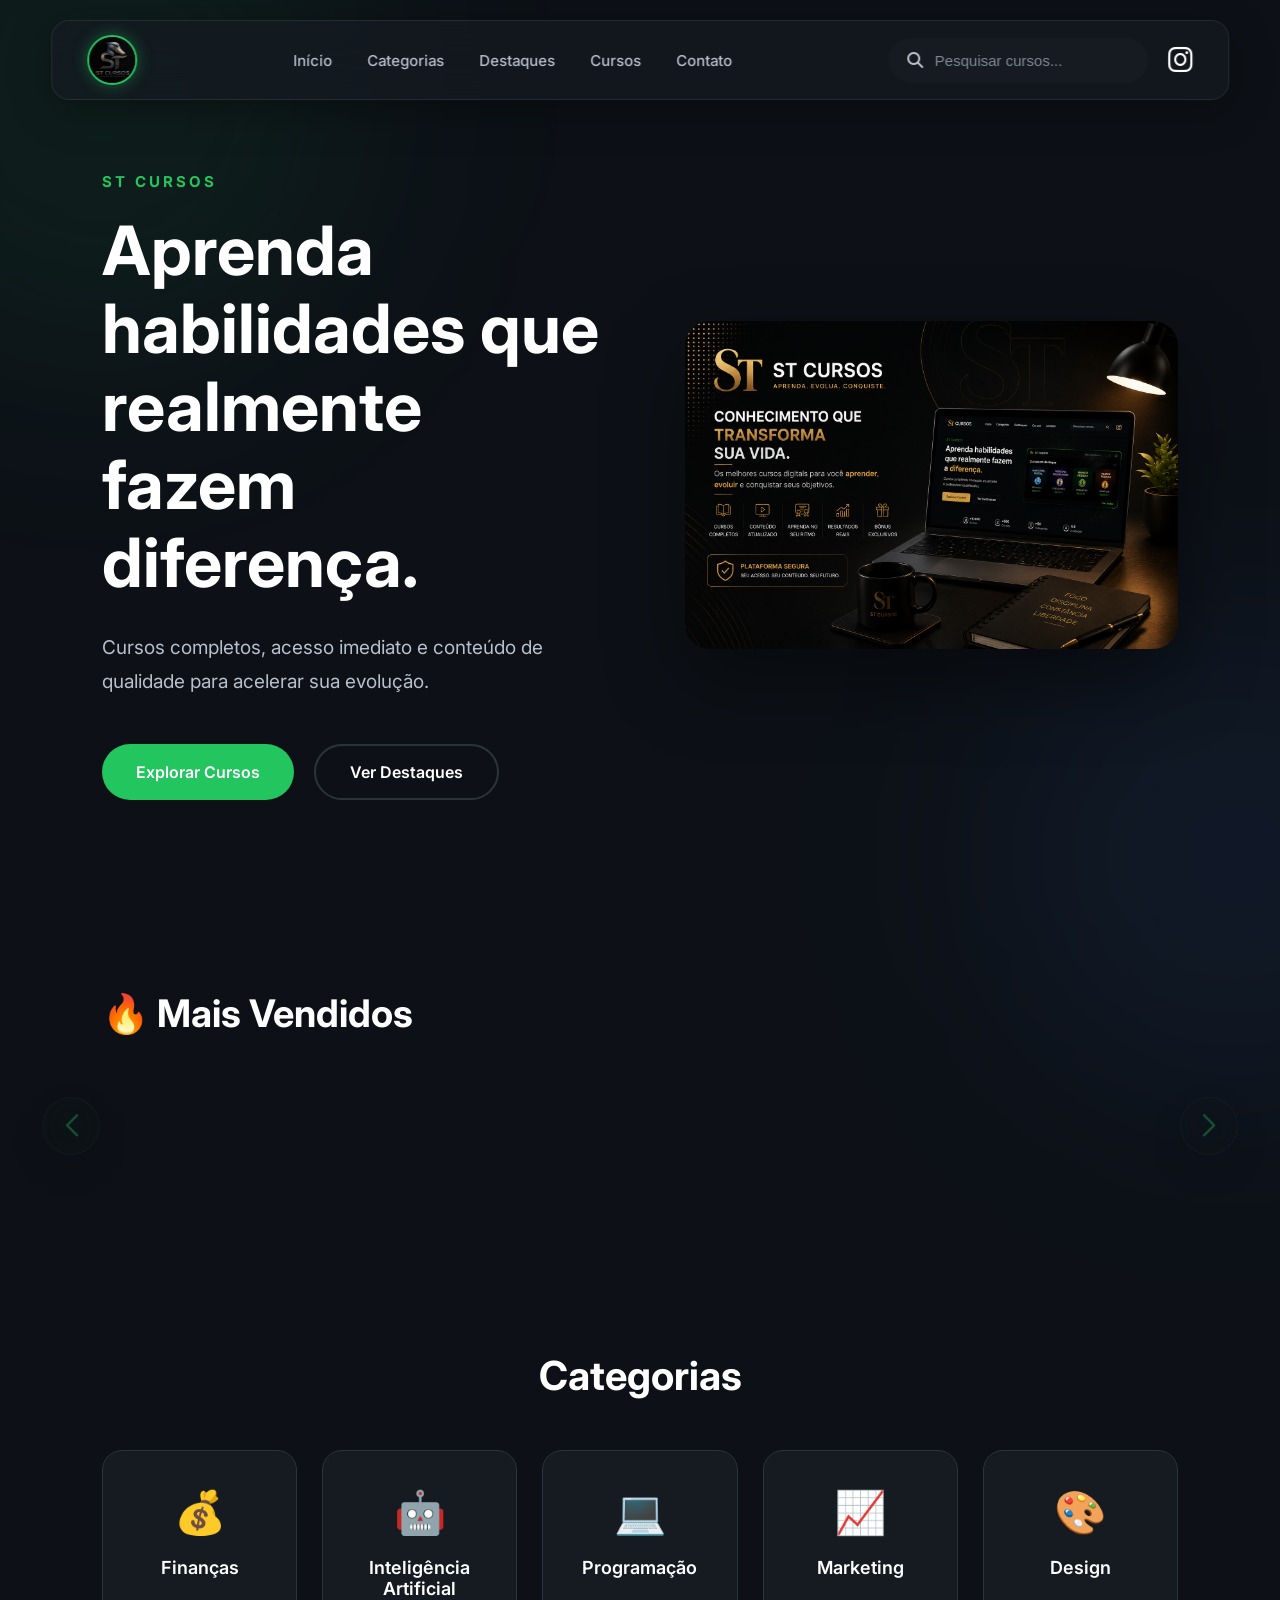
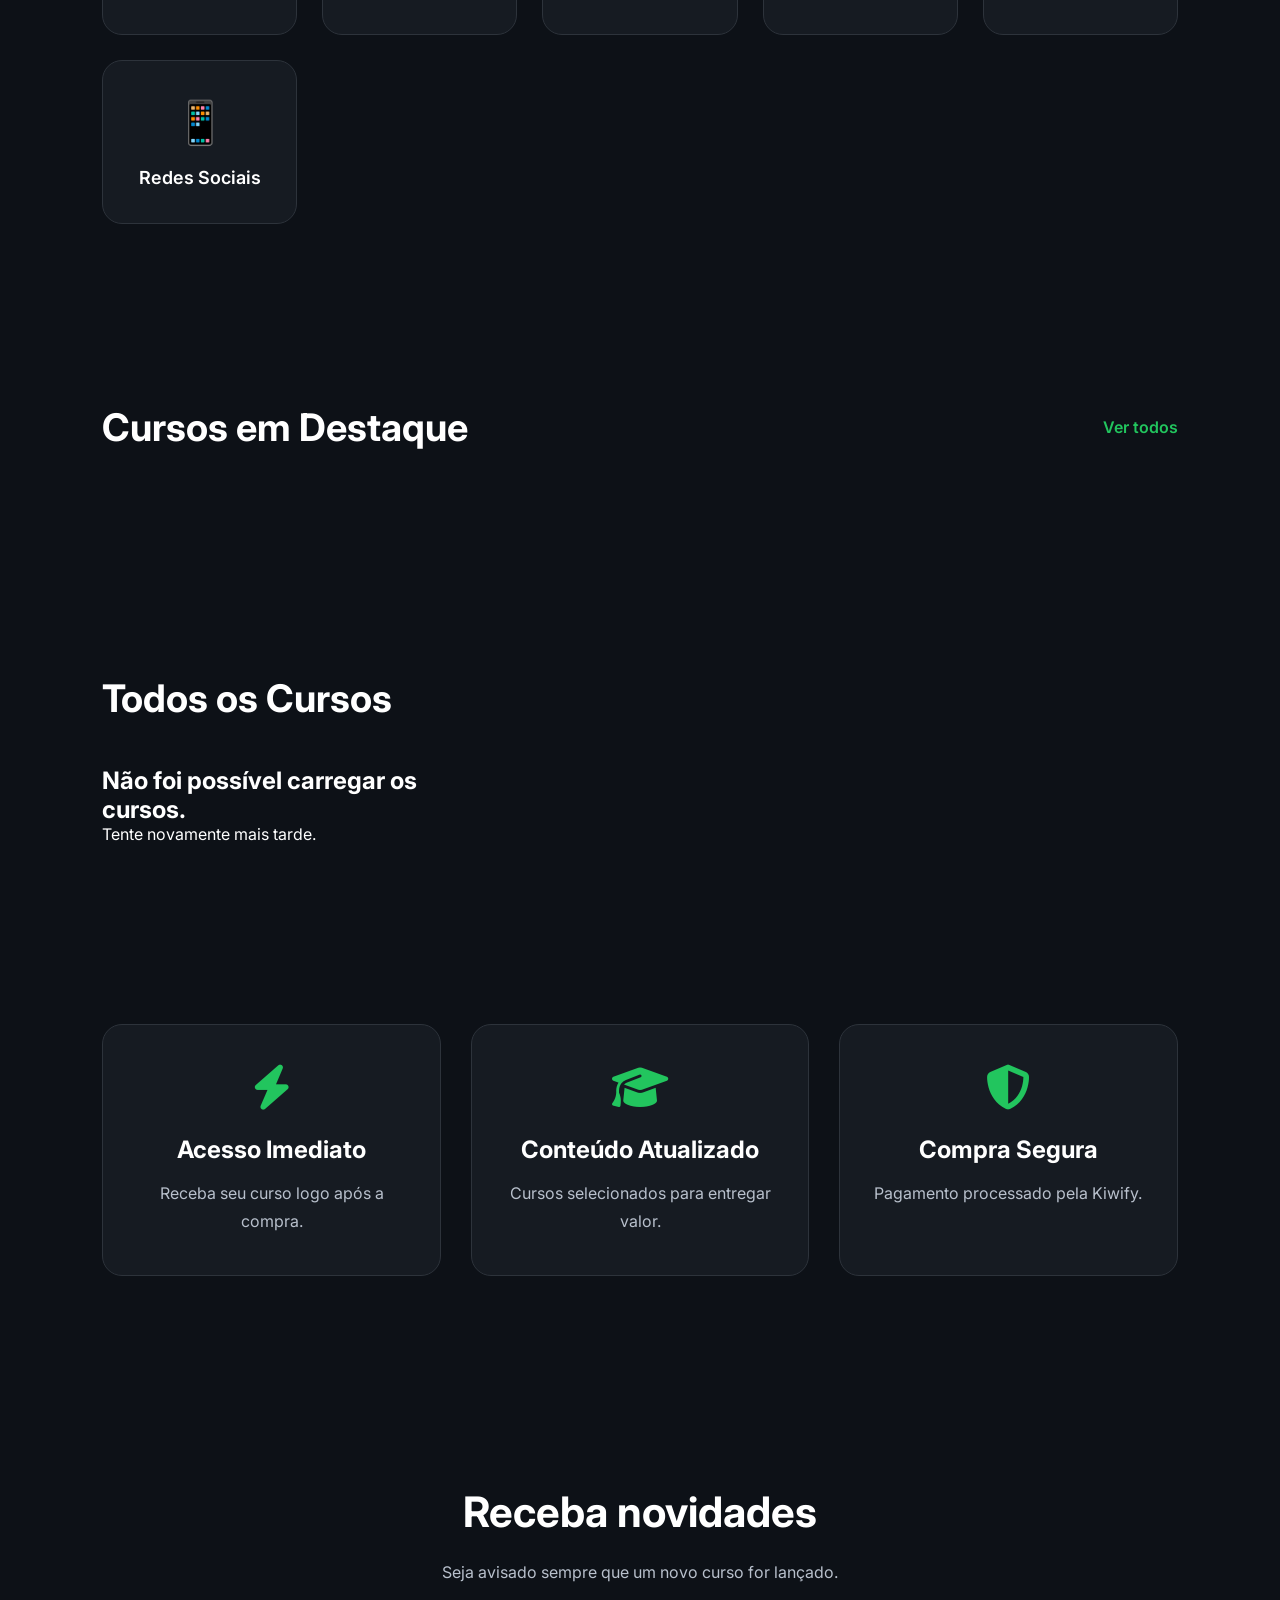
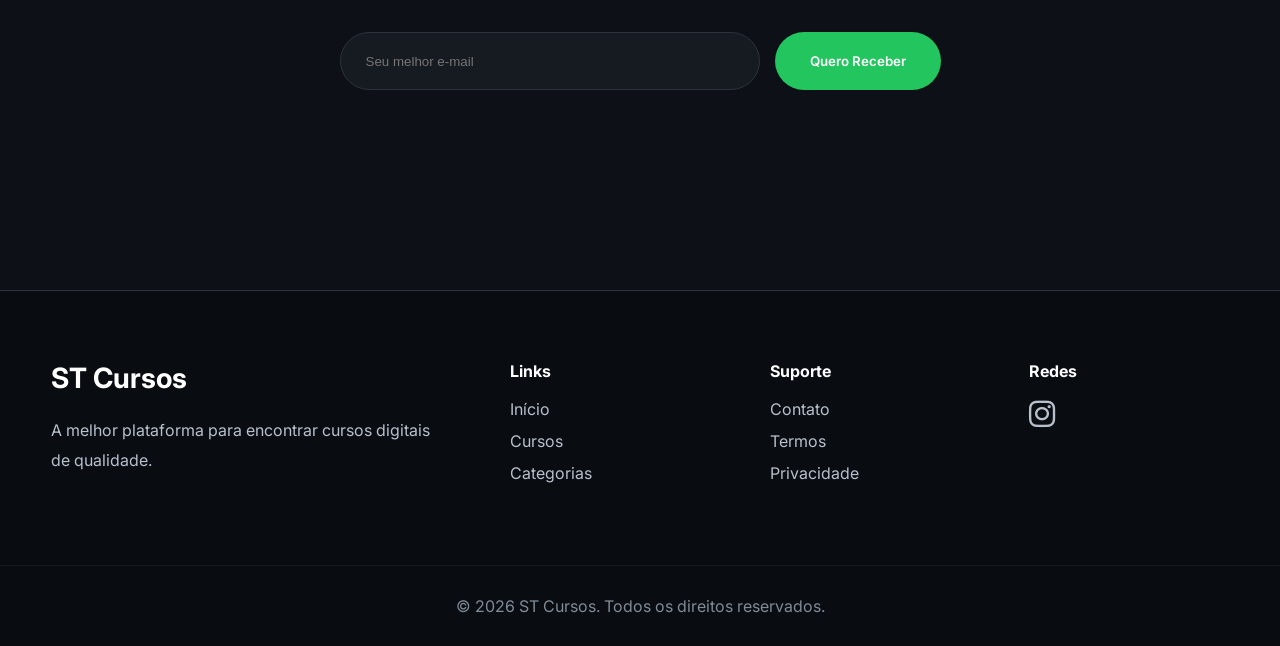
==== index.html @ 0ee7d0f5 "atuailzação total" ====
<!DOCTYPE html>
<html lang="pt-BR">

<head>
    <meta charset="UTF-8">
    <meta name="viewport" content="width=device-width, initial-scale=1.0">
    <title>ST Cursos</title>

    <!-- Fonte -->
    <meta name="description" content="Cursos digitais de qualidade com acesso imediato pela ST Cursos.">

    <meta property="og:title" content="ST Cursos">

    <meta property="og:description" content="Aprenda habilidades que realmente fazem diferença.">

    <meta property="og:image" content="https://seusite.com/assets/banner.png">

    <meta name="theme-color" content="#22c55e">
    <link rel="preconnect" href="https://fonts.googleapis.com">
    <link rel="preconnect" href="https://fonts.gstatic.com" crossorigin>
    <link href="https://fonts.googleapis.com/css2?family=Inter:wght@300;400;500;600;700;800&display=swap"
        rel="stylesheet">

    <!-- Font Awesome -->
    <link rel="stylesheet" href="https://cdnjs.cloudflare.com/ajax/libs/font-awesome/6.7.2/css/all.min.css">
    <link rel="stylesheet" href="https://cdn.jsdelivr.net/npm/swiper@11/swiper-bundle.min.css">
    <link rel="stylesheet" href="style.css">
</head>

<body id="topo">

    <!-- ================= HEADER ================= -->

    <header>

        <div class="logo">
            <img src="assets/logo.jpg" alt="ST Cursos">
        </div>

        <nav>

            <a href="#topo">Início</a>
            <a href="#categorias">Categorias</a>
            <a href="#destaques">Destaques</a>
            <a href="#cursos">Cursos</a>
            <a href="#contato">Contato</a>

        </nav>

        <div class="header-right">

            <div class="search-box">

                <i class="fa-solid fa-magnifying-glass"></i>

                <input id="pesquisa" type="text" placeholder="Pesquisar cursos..." autocomplete="off">

                <div id="search-results"></div>

            </div>
            <a href="https://instagram.com/stcursos.ofc" target="_blank">
                <i class="fa-brands fa-instagram"></i>
            </a>

        </div>

    </header>

    <!-- ================= HERO ================= -->

    <main>

        <section class="hero">

            <div class="hero-content">

                <span>ST CURSOS</span>

                <h1>
                    Aprenda habilidades que realmente fazem diferença.
                </h1>

                <p>
                    Cursos completos, acesso imediato e conteúdo de qualidade
                    para acelerar sua evolução.
                </p>

                <div class="hero-buttons">

                    <button>Explorar Cursos</button>

                    <button class="secondary">
                        Ver Destaques
                    </button>

                </div>

            </div>

            <div class="hero-image">

                <img src="assets/banner.png" alt="Banner">

            </div>

        </section>

        <!-- ================= MAIS VENDIDOS ================= -->

        <section id="mais-vendidos">

            <div class="section-title">

                <h2>🔥 Mais Vendidos</h2>

            </div>

            <div class="swiper vendidosSwiper">

                <div class="swiper-wrapper" id="vendidos-wrapper">

                    <!-- Cards criados pelo JavaScript -->

                </div>

                <div class="swiper-button-next"></div>

                <div class="swiper-button-prev"></div>

            </div>

        </section>

        <!-- ================= CATEGORIAS ================= -->

        <section id="categorias">

            <h2>Categorias</h2>

            <div class="categorias-grid">

                <div class="categoria">
                    💰
                    <h3>Finanças</h3>
                </div>

                <div class="categoria">
                    🤖
                    <h3>Inteligência Artificial</h3>
                </div>

                <div class="categoria">
                    💻
                    <h3>Programação</h3>
                </div>

                <div class="categoria">
                    📈
                    <h3>Marketing</h3>
                </div>

                <div class="categoria">
                    🎨
                    <h3>Design</h3>
                </div>

                <div class="categoria">
                    📱
                    <h3>Redes Sociais</h3>
                </div>

            </div>

        </section>



        <!-- ================= DESTAQUES ================= -->

        <section id="destaques">

            <div class="section-title">

                <h2>Cursos em Destaque</h2>

                <a href="#">Ver todos</a>

            </div>

            <div class="cards">

                <!-- Cards serão criados pelo JavaScript -->

            </div>

        </section>

        <!-- ================= TODOS OS CURSOS ================= -->

        <section id="cursos">

            <div class="section-title">

                <h2>Todos os Cursos</h2>

            </div>

            <div id="container-cursos">

                <!-- Aqui entram os cards da planilha -->

            </div>

        </section>

        <!-- ================= VANTAGENS ================= -->

        <section class="beneficios">

            <div class="beneficio">

                <i class="fa-solid fa-bolt"></i>

                <h3>Acesso Imediato</h3>

                <p>
                    Receba seu curso logo após a compra.
                </p>

            </div>

            <div class="beneficio">

                <i class="fa-solid fa-graduation-cap"></i>

                <h3>Conteúdo Atualizado</h3>

                <p>
                    Cursos selecionados para entregar valor.
                </p>

            </div>

            <div class="beneficio">

                <i class="fa-solid fa-shield-halved"></i>

                <h3>Compra Segura</h3>

                <p>
                    Pagamento processado pela Kiwify.
                </p>

            </div>

        </section>

        <!-- ================= NEWSLETTER ================= -->

        <section class="newsletter">

            <h2>Receba novidades</h2>

            <p>
                Seja avisado sempre que um novo curso for lançado.
            </p>

            <form>

                <input type="email" placeholder="Seu melhor e-mail">

                <button>
                    Quero Receber
                </button>

            </form>

        </section>

    </main>

    <!-- ================= FOOTER ================= -->

    <footer id="contato">

        <div class="footer-top">

            <div>

                <h3>ST Cursos</h3>

                <p>
                    A melhor plataforma para encontrar cursos digitais de qualidade.
                </p>

            </div>

            <div>

                <h4>Links</h4>

                <a href="#topo">Início</a>
                <a href="#cursos">Cursos</a>
                <a href="#categorias">Categorias</a>

            </div>

            <div>

                <h4>Suporte</h4>

                <a href="#">Contato</a>
                <a href="#">Termos</a>
                <a href="#">Privacidade</a>

            </div>

            <div>

                <h4>Redes</h4>

                <a href="https://instagram.com/stcursos.ofc" target="_blank">
                    <i class="fa-brands fa-instagram"></i>
                </a>

            </div>

        </div>

        <div class="footer-bottom">

            <p>
                © 2026 ST Cursos. Todos os direitos reservados.
            </p>

        </div>

    </footer>

    <script src="https://cdn.jsdelivr.net/npm/swiper@11/swiper-bundle.min.js"></script>
    <script src="script.js"></script>

</body>

</html>
---- style.css ----
/* ==========================================================
   ST CURSOS
   PARTE 1
   Reset + Variáveis + Header + Hero
========================================================== */

* {
    margin: 0;
    padding: 0;
    box-sizing: border-box;
}

html {
    scroll-behavior: smooth;
}

body {

    font-family: 'Inter', sans-serif;

    background: #0d1117;

    color: #fff;

    overflow-x: hidden;

}

/* Scroll */

::-webkit-scrollbar {

    width: 10px;

}

::-webkit-scrollbar-track {

    background: #0d1117;

}

::-webkit-scrollbar-thumb {

    background: #2d333b;

    border-radius: 20px;

}

::-webkit-scrollbar-thumb:hover {

    background: #3d444d;

}

/* ========================================================== */

:root {

    --bg: #0d1117;

    --card: #161b22;

    --card2: #1c2128;

    --primary: #22c55e;

    --primaryHover: #18a34a;

    --white: #ffffff;

    --gray: #b8c0cc;

    --border: #2d333b;

    --shadow: 0 10px 40px rgba(0, 0, 0, .35);

    --radius: 18px;

}

/* ========================================================== */

a {

    color: inherit;

    text-decoration: none;

}

button {

    cursor: pointer;

    font-family: inherit;

}

img {

    display: block;

    max-width: 100%;

}

/* ==========================================================
HEADER
========================================================== */

header {

    position: fixed;

    top: 20px;

    left: 50%;

    transform: translateX(-50%);

    width: 92%;

    max-width: 1400px;

    height: 80px;

    display: flex;

    justify-content: space-between;

    align-items: center;

    padding: 0 35px;

    background: rgba(22, 27, 34, .72);

    backdrop-filter: blur(20px);

    border: 1px solid rgba(255, 255, 255, .08);

    border-radius: 18px;

    z-index: 999;

    box-shadow: var(--shadow);

}

/* ========================================================== */

.logo {

    display: flex;
    align-items: center;

}

.logo img {

    width: 50px;
    height: 50px;

    border-radius: 50%;

    object-fit: cover;

    border: 2px solid #22c55e;

    box-shadow: 0 0 15px rgba(34, 197, 94, .4);



}

/* ========================================================== */

nav {

    display: flex;

    gap: 35px;

}

nav a {

    color: var(--gray);

    font-size: 15px;

    font-weight: 500;

    transition: .3s;

    position: relative;

}

nav a:hover {

    color: white;

}

nav a::after {

    content: "";

    position: absolute;

    bottom: -8px;

    left: 0;

    width: 0%;

    height: 2px;

    background: var(--primary);

    transition: .35s;

}

nav a:hover::after {

    width: 100%;

}

/* ========================================================== */

.header-right {

    display: flex;

    align-items: center;

    gap: 20px;

}

/* ========================================================== */

.search-box {

    width: 260px;

    height: 45px;

    display: flex;

    align-items: center;

    gap: 12px;

    padding: 0 18px;

    background: var(--card);

    border-radius: 40px;

    border: 1px solid transparent;

    transition: .3s;

}

.search-box:hover {

    border: 1px solid var(--primary);

}

.search-box i {

    color: var(--gray);

}

.search-box input {

    width: 100%;

    background: none;

    border: none;

    outline: none;

    color: white;

    font-size: 15px;

}

.search-box input::placeholder {

    color: #808b96;

}

/* ========================================================== */

.header-right .fa-instagram {

    font-size: 28px;

    color: white;

    transition: .3s;

}

.header-right .fa-instagram:hover {

    color: #E4405F;

    transform: scale(1.15);

}

/* ==========================================================
HERO
========================================================== */

.hero {

    min-height: 100vh;

    width: 100%;

    display: flex;

    justify-content: space-between;

    align-items: center;

    gap: 70px;

    padding: 170px 8% 100px;

}

/* ========================================================== */

.hero-content {

    width: 50%;

}

.hero-content span {

    color: var(--primary);

    font-size: 15px;

    letter-spacing: 3px;

    font-weight: 700;

}

.hero-content h1 {

    font-size: 68px;

    line-height: 78px;

    margin-top: 20px;

}

.hero-content p {

    margin-top: 30px;

    font-size: 19px;

    color: var(--gray);

    line-height: 34px;

    max-width: 650px;

}

/* ========================================================== */

.hero-buttons {

    display: flex;

    gap: 20px;

    margin-top: 45px;

}

.hero-buttons button {

    padding: 16px 34px;

    border: none;

    border-radius: 50px;

    font-size: 16px;

    font-weight: 600;

    transition: .3s;

}

/* botão principal */

.hero-buttons button:first-child {

    background: var(--primary);

    color: white;

}

.hero-buttons button:first-child:hover {

    background: var(--primaryHover);

    transform: translateY(-4px);

    box-shadow: 0 15px 30px rgba(34, 197, 94, .3);

}

/* botão secundário */

.secondary {

    background: transparent;

    color: white;

    border: 2px solid var(--border) !important;

}

.secondary:hover {

    border-color: var(--primary) !important;

    transform: translateY(-4px);

}

/* ========================================================== */

.hero-image {

    width: 48%;

    display: flex;

    justify-content: center;

}

.hero-image img {

    width: 100%;

    max-width: 620px;

    border-radius: 25px;

    box-shadow: 0 30px 80px rgba(0, 0, 0, .45);

}

/* ==========================================================
RESPONSIVO
========================================================== */

@media(max-width:1100px) {

    nav {

        display: none;

    }

}

@media(max-width:950px) {

    .hero {

        flex-direction: column;

        text-align: center;

        padding-top: 150px;

    }

    .hero-content {

        width: 100%;

    }

    .hero-image {

        width: 100%;

    }

    .hero-buttons {

        justify-content: center;

    }

    .hero-content h1 {

        font-size: 48px;

        line-height: 58px;

    }

}

@media(max-width:650px) {

    header {

        height: 70px;

        padding: 0 20px;

    }

    .search-box {

        display: none;

    }

    .hero-content h1 {

        font-size: 36px;

        line-height: 45px;

    }

    .hero-content p {

        font-size: 16px;

        line-height: 28px;

    }

    .hero-buttons {

        flex-direction: column;

    }

    .hero-buttons button {

        width: 100%;

    }

}

/*=========================================================
SECTION TITLE
=========================================================*/

section {
    width: 100%;
    padding: 90px 8%;
}

.section-title {

    display: flex;
    justify-content: space-between;
    align-items: center;

    margin-bottom: 45px;

}

.section-title h2 {

    font-size: 38px;
    font-weight: 700;

}

.section-title a {

    color: var(--primary);
    font-weight: 600;
    transition: .3s;

}

.section-title a:hover {

    letter-spacing: 1px;

}

/*=========================================================
CATEGORIAS
=========================================================*/

#categorias h2 {

    text-align: center;
    font-size: 40px;
    margin-bottom: 50px;

}

.categorias-grid {

    display: grid;

    grid-template-columns: repeat(auto-fit, minmax(180px, 1fr));

    gap: 25px;

}

.categoria {

    background: var(--card);

    border: 1px solid var(--border);

    border-radius: 20px;

    padding: 35px 20px;

    text-align: center;

    cursor: pointer;

    transition: .35s;

}

.categoria:hover {

    transform: translateY(-10px);

    border-color: var(--primary);

    box-shadow: 0 20px 40px rgba(0, 0, 0, .35);

}

.categoria {

    font-size: 42px;

}

.categoria h3 {

    margin-top: 20px;

    font-size: 18px;

    font-weight: 600;

}

/*=========================================================
GRID DOS CURSOS
=========================================================*/

.cards,
#container-cursos {

    display: grid;

    grid-template-columns: repeat(auto-fill, minmax(280px, 1fr));

    gap: 35px;

}

/*=========================================================
CARD
=========================================================*/

.card {

    background: var(--card);

    border-radius: 20px;

    overflow: hidden;

    border: 1px solid var(--border);

    transition: .35s;

    position: relative;

    display: flex;

    flex-direction: column;

}

.card:hover {

    transform: translateY(-10px);

    border-color: var(--primary);

    box-shadow: 0 25px 60px rgba(0, 0, 0, .45);

}

/* imagem */

.card-image {

    position: relative;

    overflow: hidden;

}

.card-image img {

    width: 100%;

    height: 220px;

    object-fit: cover;

    transition: .5s;

}

.card-overlay {

    position: absolute;

    inset: 0;

    background: linear-gradient(to top,
            rgba(13, 17, 23, .95),
            rgba(13, 17, 23, .15),
            transparent);

    opacity: .65;

    transition: .35s;

}

/* conteúdo */

.card-content {

    padding: 22px;

}

.card-category {

    color: var(--primary);

    font-size: 14px;

    font-weight: 600;

    margin-bottom: 12px;

}

.card-title {

    font-size: 22px;

    font-weight: 700;

    margin-bottom: 15px;

    line-height: 1.4;

}

.card-description {

    color: var(--gray);

    line-height: 28px;

    font-size: 15px;

    margin-bottom: 20px;

}

.card-price {

    font-size: 28px;

    font-weight: 700;

    margin-bottom: 20px;

}

.card button {

    width: 100%;

    height: 50px;

    border: none;

    border-radius: 12px;

    background: var(--primary);

    color: white;

    font-size: 16px;

    font-weight: 600;

    transition: .3s;

}

.card button:hover {

    background: var(--primaryHover);

}

/*=========================================================
EFEITO DA IMAGEM
=========================================================*/

.card {

    overflow: hidden;

}

.card img {

    transition: .5s;

}

.card:hover .card-image img {

    transform: scale(1.08);

}

.card:hover .card-overlay {

    opacity: .9;

}

/*=========================================================
BADGE
=========================================================*/

.badge {

    position: absolute;

    top: 18px;

    left: 18px;

    background: var(--primary);

    color: white;

    padding: 8px 15px;

    border-radius: 30px;

    font-size: 13px;

    font-weight: 700;

}

/*=========================================================
AVALIAÇÃO
=========================================================*/

.rating {

    display: flex;

    align-items: center;

    gap: 6px;

    color: #FFD43B;

    margin-bottom: 18px;

}

.rating span {

    color: var(--gray);

    font-size: 14px;

}

/*=========================================================
RESPONSIVO
=========================================================*/

@media(max-width:700px) {

    .section-title {

        flex-direction: column;

        gap: 15px;

        text-align: center;

    }

    #categorias h2 {

        font-size: 32px;

    }

}

/* ==========================================================
   BENEFÍCIOS
========================================================== */

.beneficios {

    display: grid;
    grid-template-columns: repeat(auto-fit, minmax(280px, 1fr));
    gap: 30px;

}

.beneficio {

    background: var(--card);

    border: 1px solid var(--border);

    border-radius: 20px;

    padding: 40px 30px;

    text-align: center;

    transition: .35s;

}

.beneficio:hover {

    transform: translateY(-10px);

    border-color: var(--primary);

    box-shadow: 0 20px 40px rgba(0, 0, 0, .35);

}

.beneficio i {

    font-size: 45px;

    color: var(--primary);

    margin-bottom: 25px;

}

.beneficio h3 {

    font-size: 24px;

    margin-bottom: 15px;

}

.beneficio p {

    color: var(--gray);

    line-height: 28px;

}

/* ==========================================================
NEWSLETTER
========================================================== */

.newsletter {

    text-align: center;

    padding: 120px 8%;

}

.newsletter h2 {

    font-size: 42px;

    margin-bottom: 20px;

}

.newsletter p {

    color: var(--gray);

    max-width: 650px;

    margin: auto;

    line-height: 30px;

}

.newsletter form {

    margin-top: 45px;

    display: flex;

    justify-content: center;

    gap: 15px;

    flex-wrap: wrap;

}

.newsletter input {

    width: 420px;

    max-width: 100%;

    height: 58px;

    border: none;

    outline: none;

    background: var(--card);

    color: white;

    border-radius: 50px;

    padding: 0 25px;

    border: 1px solid var(--border);

}

.newsletter input:focus {

    border-color: var(--primary);

}

.newsletter button {

    height: 58px;

    padding: 0 35px;

    border: none;

    border-radius: 50px;

    background: var(--primary);

    color: white;

    font-weight: 600;

    transition: .3s;

}

.newsletter button:hover {

    background: var(--primaryHover);

    transform: translateY(-3px);

}

/* ==========================================================
FOOTER
========================================================== */

footer {

    margin-top: 80px;

    background: #090d12;

    border-top: 1px solid var(--border);

}

.footer-top {

    width: 92%;

    max-width: 1400px;

    margin: auto;

    display: grid;

    grid-template-columns: 2fr 1fr 1fr 1fr;

    gap: 60px;

    padding: 70px 0;

}

.footer-top h3 {

    font-size: 28px;

    margin-bottom: 20px;

}

.footer-top h4 {

    margin-bottom: 18px;

}

.footer-top p {

    color: var(--gray);

    line-height: 30px;

}

.footer-top a {

    display: block;

    color: var(--gray);

    margin-bottom: 12px;

    transition: .3s;

}

.footer-top a:hover {

    color: var(--primary);

    transform: translateX(5px);

}

.footer-top .fa-instagram {

    font-size: 30px;

}

.footer-bottom {

    text-align: center;

    padding: 30px;

    border-top: 1px solid rgba(255, 255, 255, .05);

}

.footer-bottom p {

    color: #808b96;

}

/* ==========================================================
ANIMAÇÕES
========================================================== */

.hero-content {

    animation: fadeLeft 1s ease;

}

.hero-image {

    animation: fadeRight 1s ease;

}

@keyframes fadeLeft {

    from {

        opacity: 0;

        transform: translateX(-60px);

    }

    to {

        opacity: 1;

        transform: translateX(0);

    }

}

@keyframes fadeRight {

    from {

        opacity: 0;

        transform: translateX(60px);

    }

    to {

        opacity: 1;

        transform: translateX(0);

    }

}

.card {

    animation: cardAppear .6s ease;

}

@keyframes cardAppear {

    from {

        opacity: 0;

        transform: translateY(40px);

    }

    to {

        opacity: 1;

        transform: translateY(0);

    }

}

/* ==========================================================
SELEÇÃO DE TEXTO
========================================================== */

::selection {

    background: var(--primary);

    color: white;

}

/* ==========================================================
FUNDO DECORATIVO
========================================================== */

body::before {

    content: "";

    position: fixed;

    width: 500px;

    height: 500px;

    border-radius: 50%;

    background: #22c55e15;

    filter: blur(120px);

    top: -150px;

    left: -150px;

    z-index: -1;

}

body::after {

    content: "";

    position: fixed;

    width: 450px;

    height: 450px;

    border-radius: 50%;

    background: #3b82f615;

    filter: blur(120px);

    bottom: -180px;

    right: -180px;

    z-index: -1;

}

/* ==========================================================
RESPONSIVO
========================================================== */

@media(max-width:1000px) {

    .footer-top {

        grid-template-columns: 1fr 1fr;

    }

}

@media(max-width:700px) {

    .footer-top {

        grid-template-columns: 1fr;

        text-align: center;

    }

    .newsletter h2 {

        font-size: 32px;

    }

    .newsletter form {

        flex-direction: column;

        align-items: center;

    }

    .newsletter button {

        width: 100%;

        max-width: 420px;

    }

}


/*==========================
PESQUISA STEAM
==========================*/

.search-box {

    position: relative;

}

#search-results {

    position: absolute;

    top: 110%;

    left: 0;

    width: 100%;

    background: #171717;

    border: 1px solid #2c2c2c;

    border-radius: 12px;

    overflow: hidden;

    display: none;

    z-index: 999;

    box-shadow: 0 15px 40px rgba(0, 0, 0, .45);

}

.search-item {

    display: flex;

    gap: 15px;

    padding: 12px;

    cursor: pointer;

    transition: .25s;

}

.search-item:hover {

    background: #222;

}

.search-item img {

    width: 70px;

    height: 70px;

    object-fit: cover;

    border-radius: 8px;

}

.search-info {

    flex: 1;

}

.search-info h4 {

    color: white;

    margin-bottom: 5px;

    font-size: 15px;

}

.search-info p {

    color: #8b8b8b;

    font-size: 13px;

}

.search-price {

    color: #22c55e;

    font-weight: bold;

    margin-top: 6px;

}

/* Toast */

.toast {

    position: fixed;

    left: 50%;

    bottom: 40px;

    transform: translateX(-50%) translateY(30px);

    background: #22c55e;

    color: #fff;

    padding: 14px 22px;

    border-radius: 12px;

    font-weight: 600;

    opacity: 0;

    transition: .3s;

    z-index: 99999;

}

.toast.show {

    opacity: 1;

    transform: translateX(-50%) translateY(0);

}

/* Voltar ao topo */

.voltar-topo {

    position: fixed;

    right: 30px;

    bottom: 30px;

    width: 55px;

    height: 55px;

    border: none;

    border-radius: 50%;

    background: #22c55e;

    color: #fff;

    font-size: 24px;

    cursor: pointer;

    opacity: 0;

    pointer-events: none;

    transition: .3s;

    box-shadow: 0 10px 30px rgba(0, 0, 0, .3);

}

.voltar-topo:hover {

    transform: translateY(-5px);

    background: #18a34a;

}

/*=========================================================
SWIPER / CARROSSEL PREMIUM
=========================================================*/

.swiper {

    width: 100%;
    padding: 20px 8px 70px;
    overflow: visible;

}

.swiper-wrapper {

    align-items: stretch;

}

.swiper-slide {

    height: auto;
    display: flex;

}

/*=========================
CARD DENTRO DO SWIPER
=========================*/

.swiper-slide .card {

    width: 100%;
    height: 100%;

}

/*=========================
SETAS
=========================*/

.swiper-button-next,
.swiper-button-prev {

    width: 58px;
    height: 58px;

    border-radius: 50%;

    background: rgba(18, 22, 28, .82);

    backdrop-filter: blur(12px);

    border: 1px solid rgba(255, 255, 255, .08);

    color: #22c55e;

    box-shadow: 0 15px 35px rgba(0, 0, 0, .35);

    transition: .35s;

    opacity: .35;

    top: 42%;

}

.swiper:hover .swiper-button-next,
.swiper:hover .swiper-button-prev {

    opacity: 1;

}

.swiper-button-next:hover,
.swiper-button-prev:hover {

    background: #22c55e;

    color: #fff;

    transform: scale(1.12);

    box-shadow: 0 0 30px rgba(34, 197, 94, .45);

}

.swiper-button-next::after,
.swiper-button-prev::after {

    font-size: 22px;
    font-weight: 700;

}

.swiper-button-prev {

    left: -60px;

}

.swiper-button-next {

    right: -60px;

}

/*=========================
PAGINAÇÃO
=========================*/

.swiper-pagination {

    bottom: 10px !important;

}

.swiper-pagination-bullet {

    width: 10px;
    height: 10px;

    background: #5d6772;

    opacity: 1;

    transition: .3s;

}

.swiper-pagination-bullet-active {

    width: 28px;

    border-radius: 20px;

    background: #22c55e;

}

/*=========================
CURSOR
=========================*/

.swiper {

    cursor: grab;

}

.swiper:active {

    cursor: grabbing;

}


/*=========================
FEATURES DO CARD
=========================*/

.card-features {

    display: flex;

    flex-direction: column;

    gap: 8px;

    margin-bottom: 18px;

}

.card-features span {

    color: #b8c0cc;

    font-size: 14px;

}

/*=========================
RATING
=========================*/

.rating {

    display: flex;

    align-items: center;

    gap: 8px;

    margin: 14px 0;

    font-size: 15px;

}

.rating span {

    color: #b8c0cc;

    font-size: 14px;

}
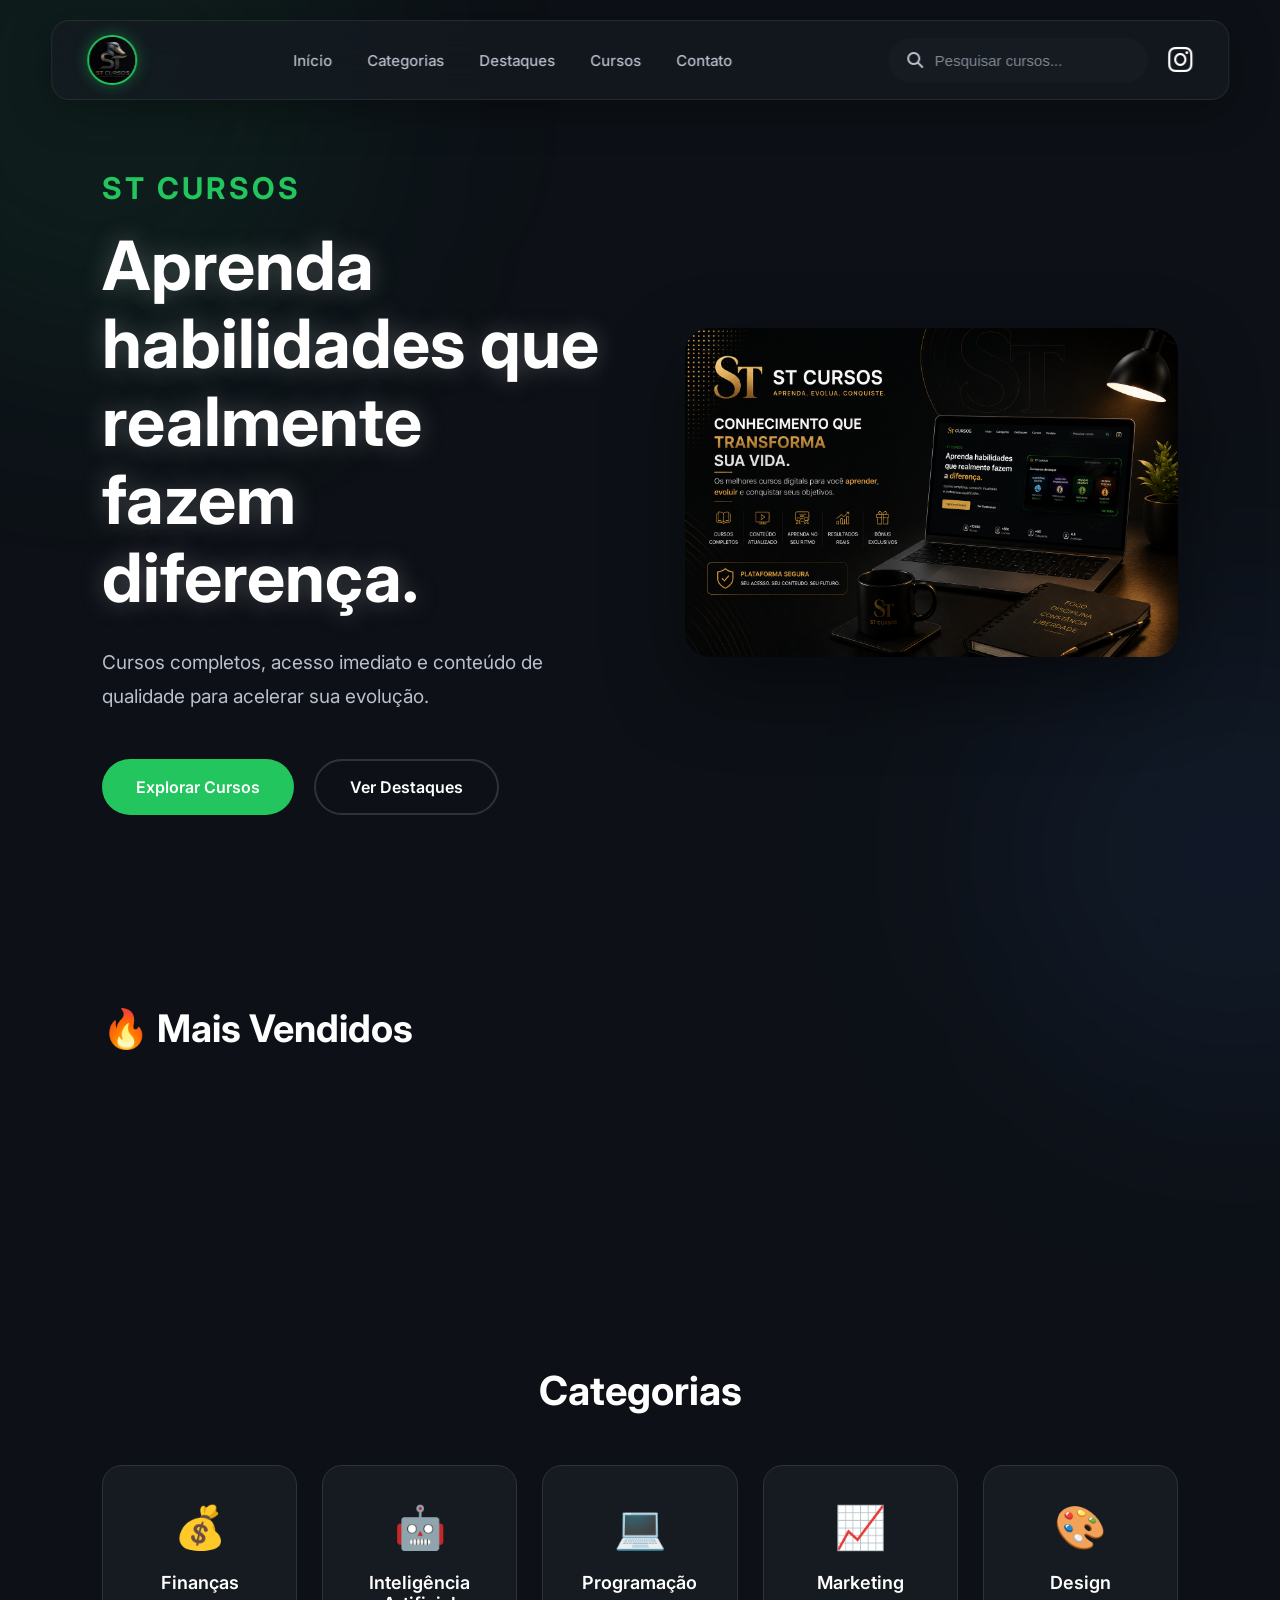
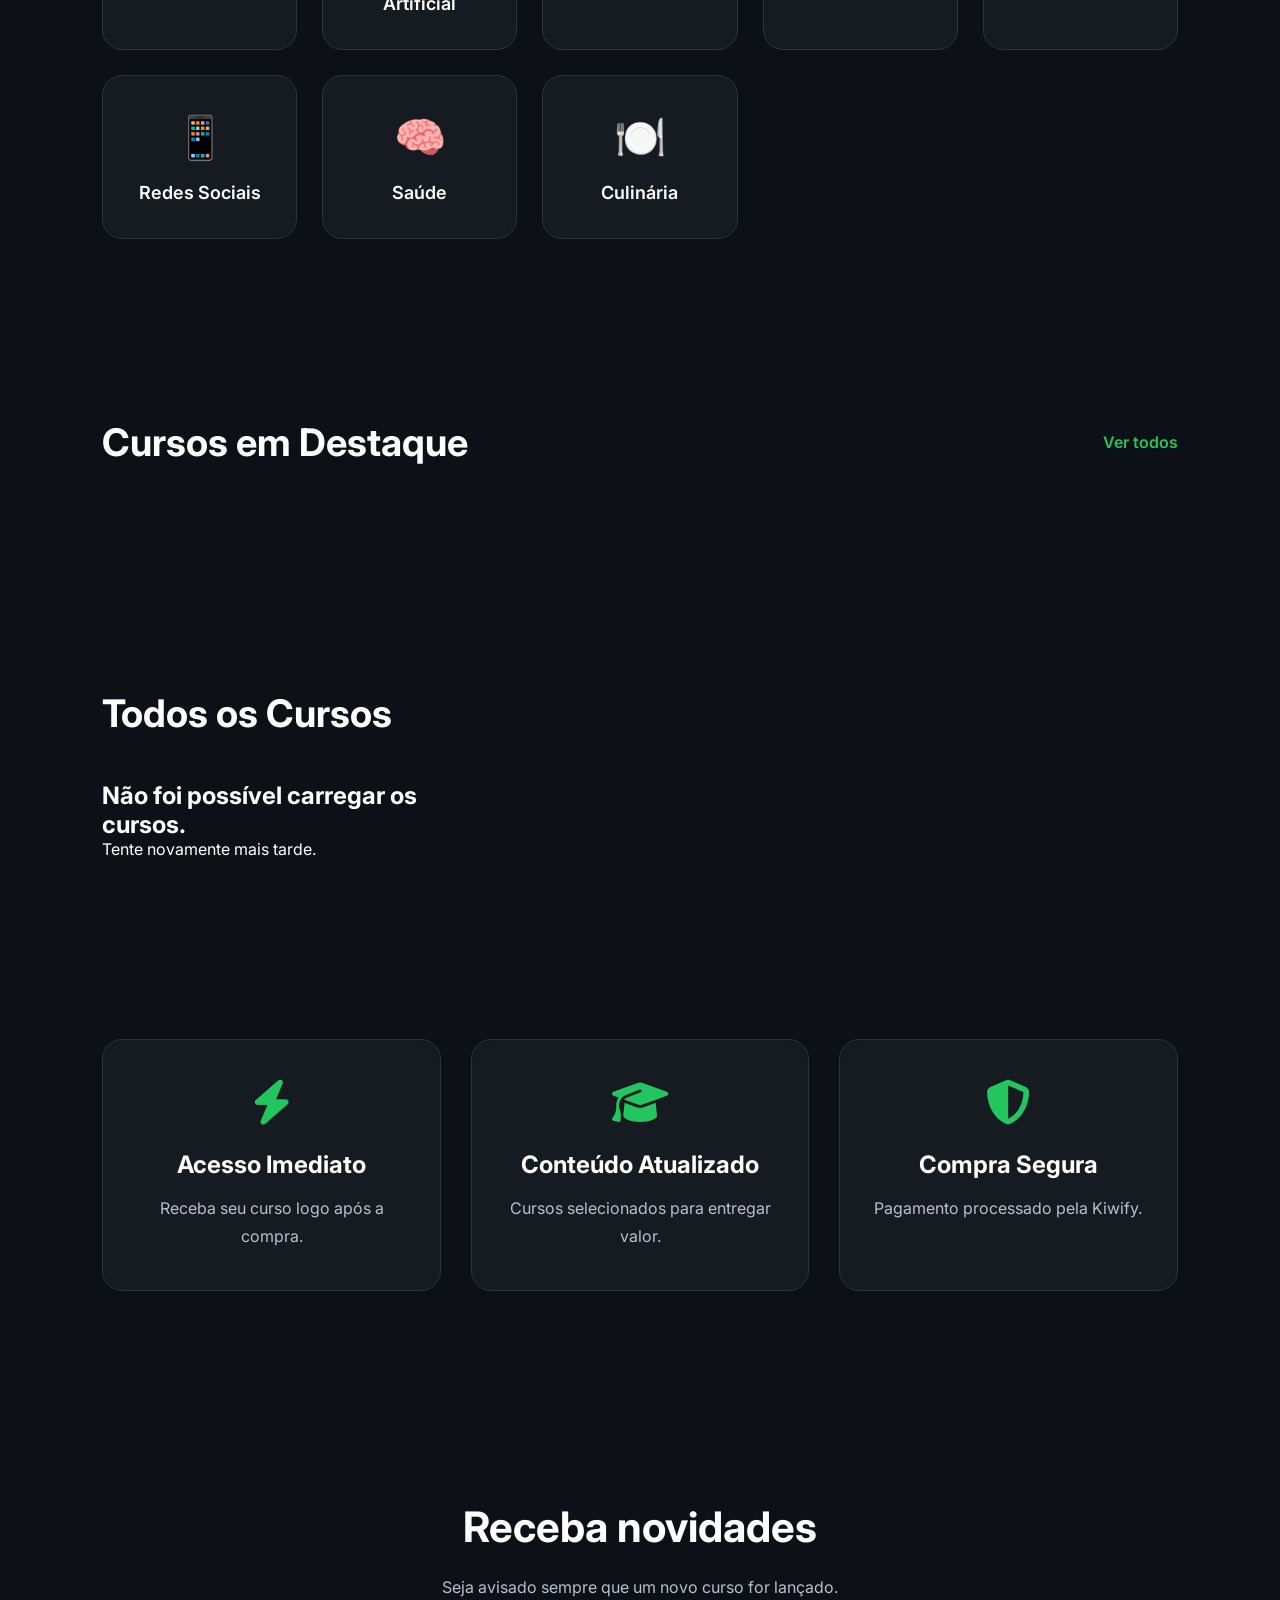
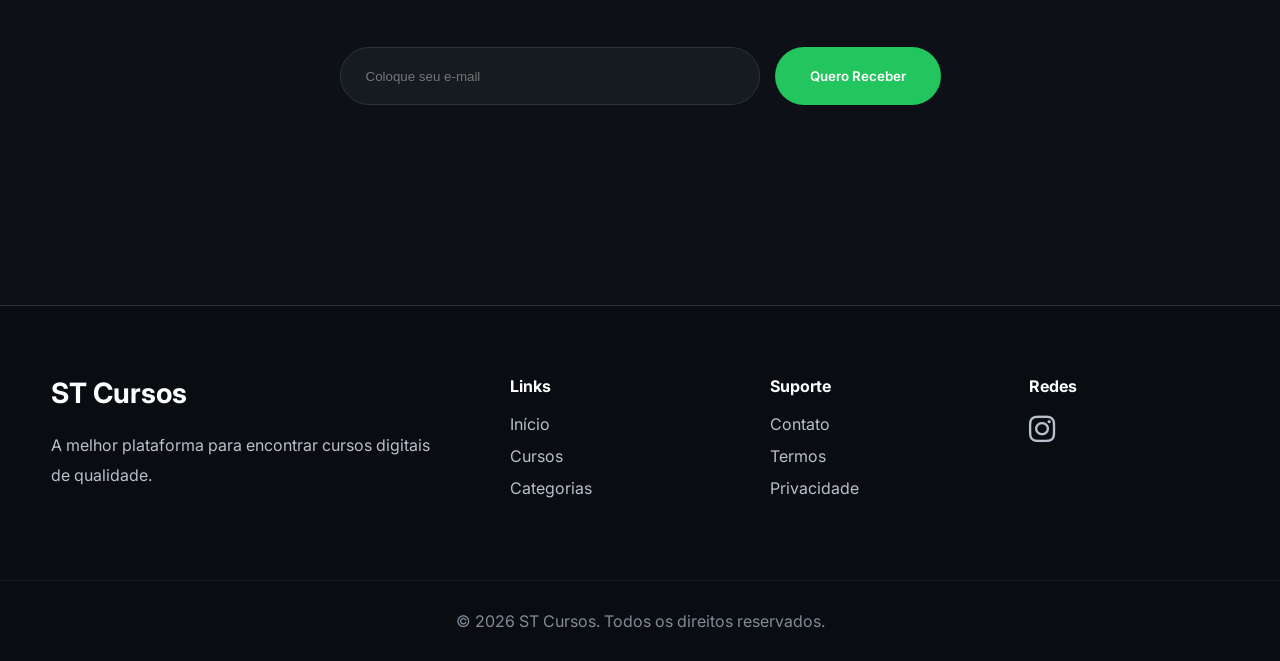
==== commit 79367e1b: "nova atualização" ====
--- a/index.html
+++ b/index.html
@@ -169,6 +169,17 @@
                     <h3>Redes Sociais</h3>
                 </div>
 
+                <div class="categoria">
+                    🧠
+                    <h3>Saúde</h3>
+                </div>
+
+                <div class="categoria">
+                    🍽️
+                    <h3>Culinária</h3>
+                </div>
+
+
             </div>
 
         </section>
@@ -267,7 +278,7 @@
 
             <form>
 
-                <input type="email" placeholder="Seu melhor e-mail">
+                <input type="email" placeholder="Coloque seu e-mail">
 
                 <button>
                     Quero Receber
--- a/style.css
+++ b/style.css
@@ -356,7 +356,7 @@
 
     color: var(--primary);
 
-    font-size: 15px;
+    font-size: 30px;
 
     letter-spacing: 3px;
 
@@ -371,6 +371,8 @@
     line-height: 78px;
 
     margin-top: 20px;
+
+    text-shadow: 0 0 25px rgba(156, 156, 156, 0.4);
 
 }
 
@@ -1665,7 +1667,7 @@
 
     opacity: .35;
 
-    top: 42%;
+    top: -2.36%;
 
 }
 
@@ -1699,13 +1701,13 @@
 
 .swiper-button-prev {
 
-    left: -60px;
+    left: 5px;
 
 }
 
 .swiper-button-next {
 
-    right: -60px;
+    right: 5px;
 
 }
 
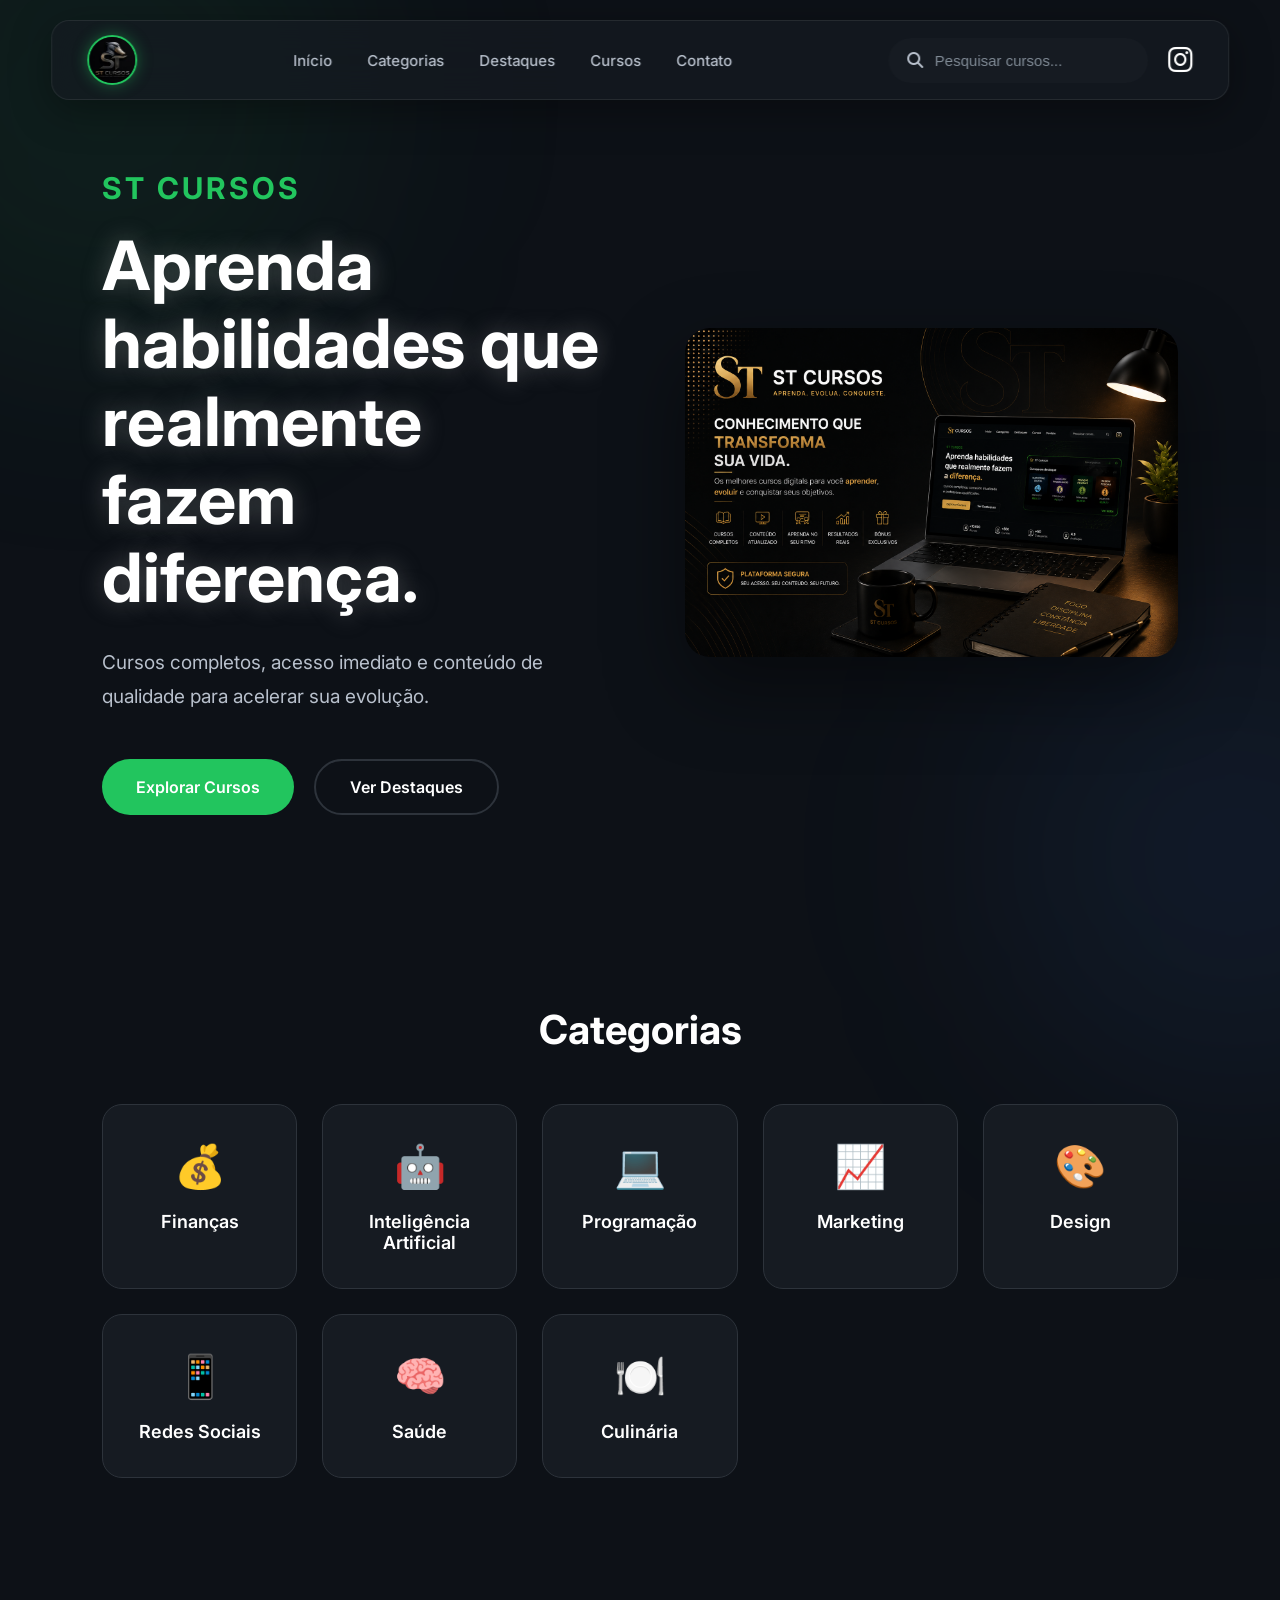
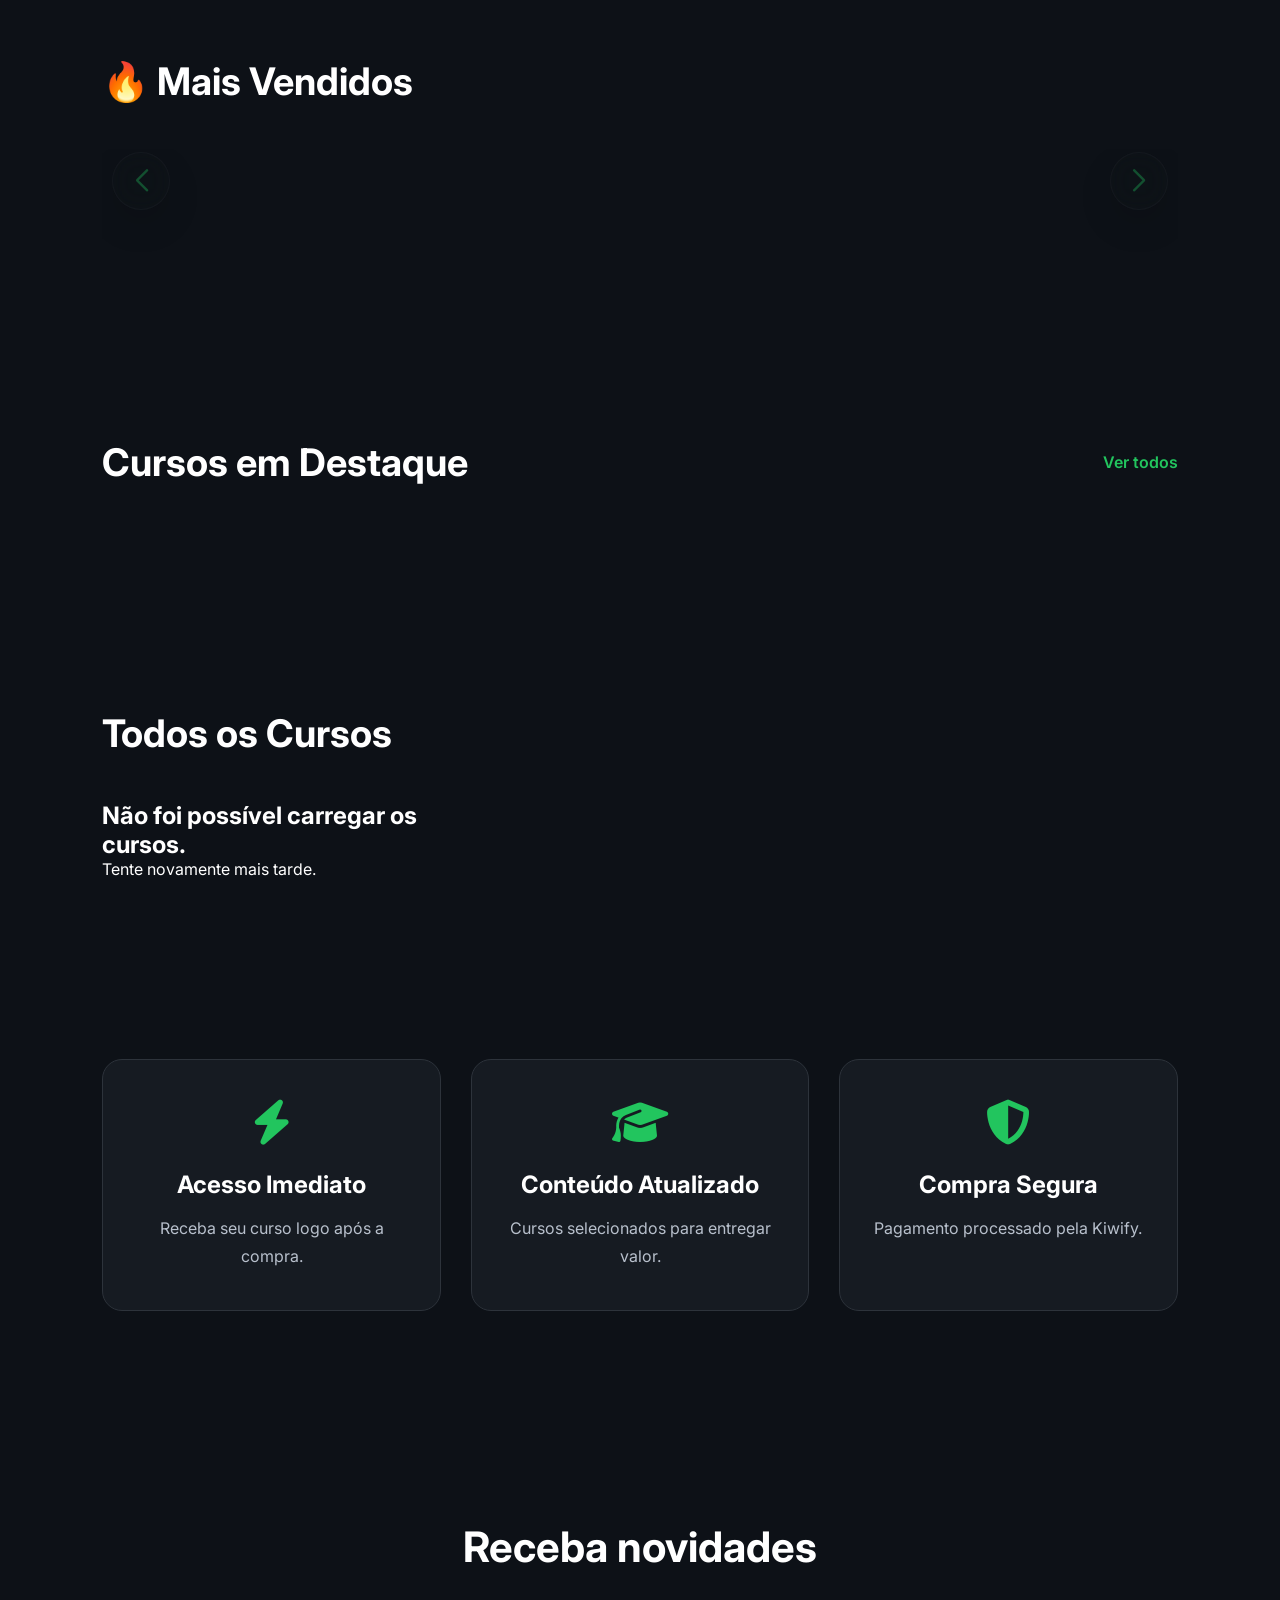
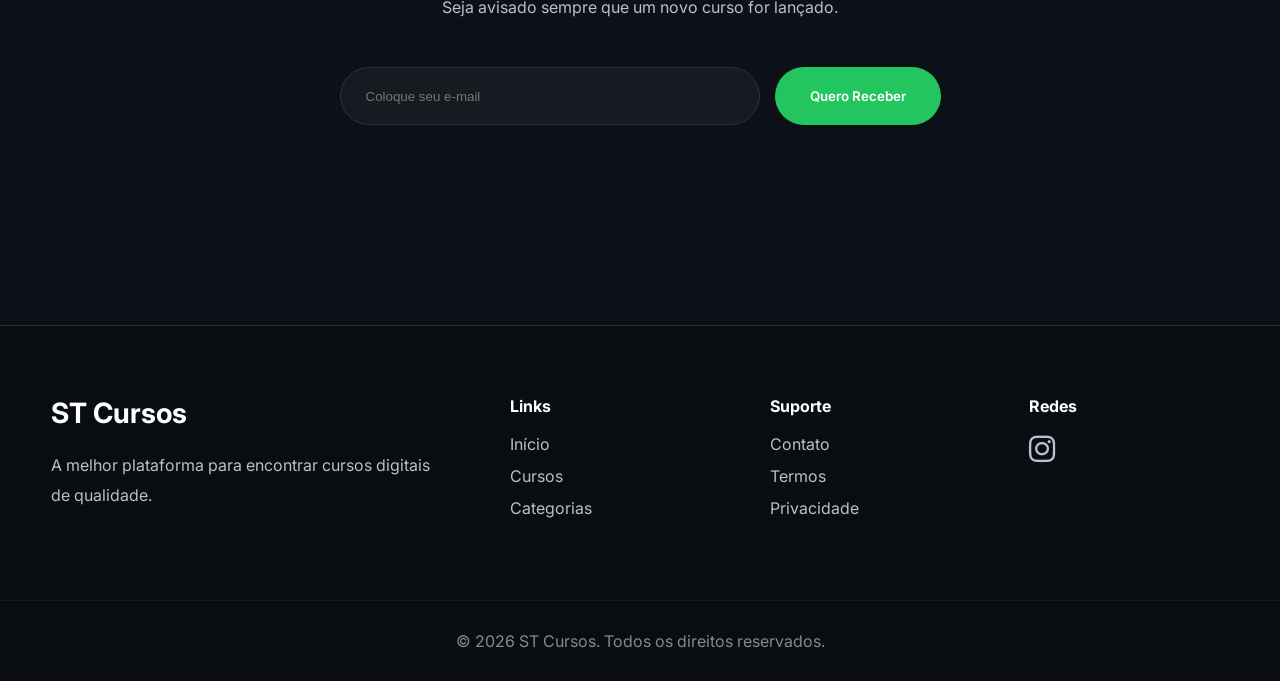
==== commit 159c96ca: "n sei" ====
--- a/index.html
+++ b/index.html
@@ -105,35 +105,14 @@
 
         </section>
 
-        <!-- ================= MAIS VENDIDOS ================= -->
-
-        <section id="mais-vendidos">
-
-            <div class="section-title">
-
-                <h2>🔥 Mais Vendidos</h2>
-
-            </div>
-
-            <div class="swiper vendidosSwiper">
-
-                <div class="swiper-wrapper" id="vendidos-wrapper">
-
-                    <!-- Cards criados pelo JavaScript -->
-
-                </div>
-
-                <div class="swiper-button-next"></div>
-
-                <div class="swiper-button-prev"></div>
-
-            </div>
-
-        </section>
-
-        <!-- ================= CATEGORIAS ================= -->
-
-        <section id="categorias">
+
+         <!-- ================= CATEGORIAS ================= -->
+
+    
+        
+
+
+         <section id="categorias">
 
             <h2>Categorias</h2>
 
@@ -184,7 +163,31 @@
 
         </section>
 
-
+        <!-- ================= MAIS VENDIDOS ================= -->
+
+        <section id="mais-vendidos">
+
+            <div class="section-title">
+
+                <h2>🔥 Mais Vendidos</h2>
+
+            </div>
+
+            <div class="swiper vendidosSwiper">
+
+                <div class="swiper-wrapper" id="vendidos-wrapper">
+
+                    <!-- Cards criados pelo JavaScript -->
+
+                </div>
+
+                <div class="swiper-button-next"></div>
+
+                <div class="swiper-button-prev"></div>
+
+            </div>
+
+        </section>
 
         <!-- ================= DESTAQUES ================= -->
 
--- a/style.css
+++ b/style.css
@@ -1612,32 +1612,25 @@
 .swiper {
 
     width: 100%;
-    padding: 20px 8px 70px;
-    overflow: visible;
-
-}
-
-.swiper-wrapper {
-
-    align-items: stretch;
-
-}
+    padding: 20px 8px 90px;
+    overflow: hidden;
+    box-sizing: border-box;
+
+}
+
+
 
 .swiper-slide {
 
+    display: flex;
+    justify-content: center;
     height: auto;
-    display: flex;
-
-}
-
-/*=========================
-CARD DENTRO DO SWIPER
-=========================*/
+
+}
 
 .swiper-slide .card {
 
     width: 100%;
-    height: 100%;
 
 }
 
@@ -1701,13 +1694,15 @@
 
 .swiper-button-prev {
 
-    left: 5px;
+    left: 10px;
+    top: 25px;
 
 }
 
 .swiper-button-next {
 
-    right: 5px;
+    right: 10px;
+    top: 25px;
 
 }
 
@@ -1748,11 +1743,6 @@
 CURSOR
 =========================*/
 
-.swiper {
-
-    cursor: grab;
-
-}
 
 .swiper:active {
 
@@ -1809,4 +1799,6 @@
 
     font-size: 14px;
 
-}+}
+
+
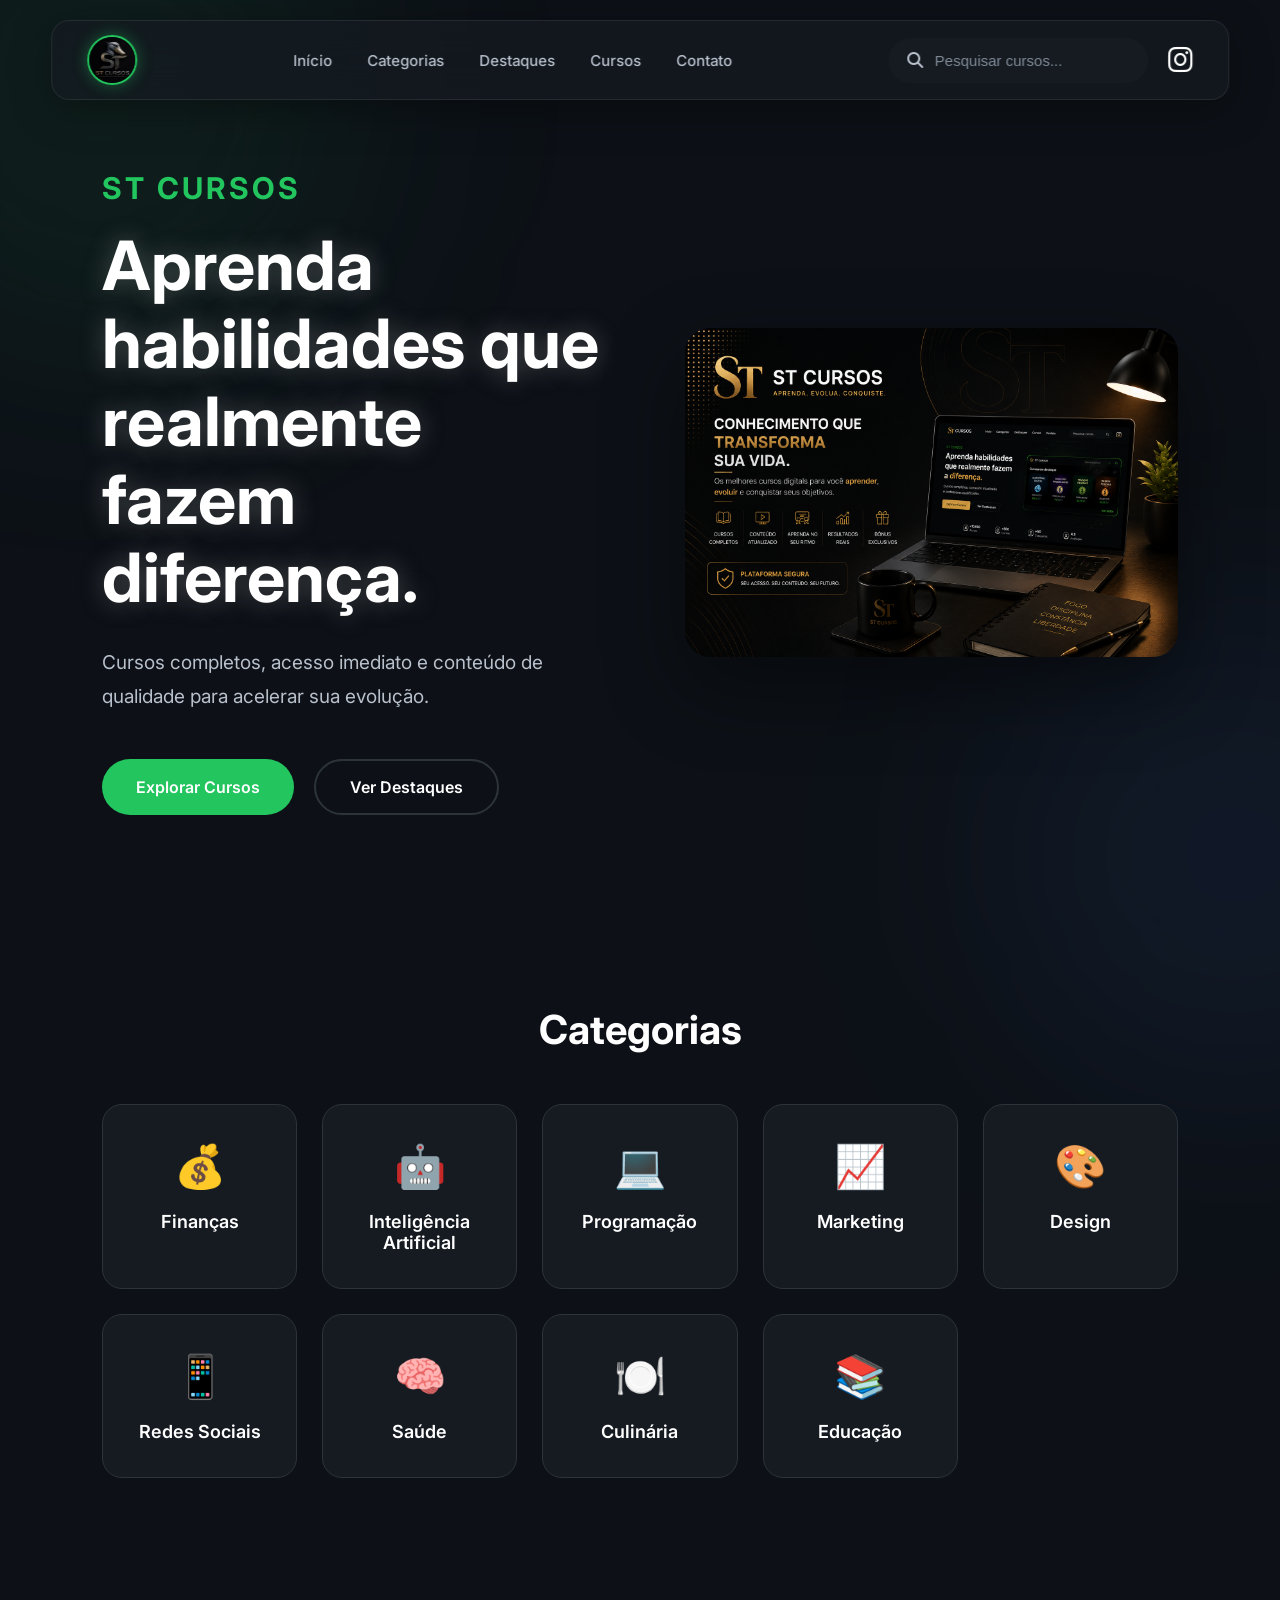
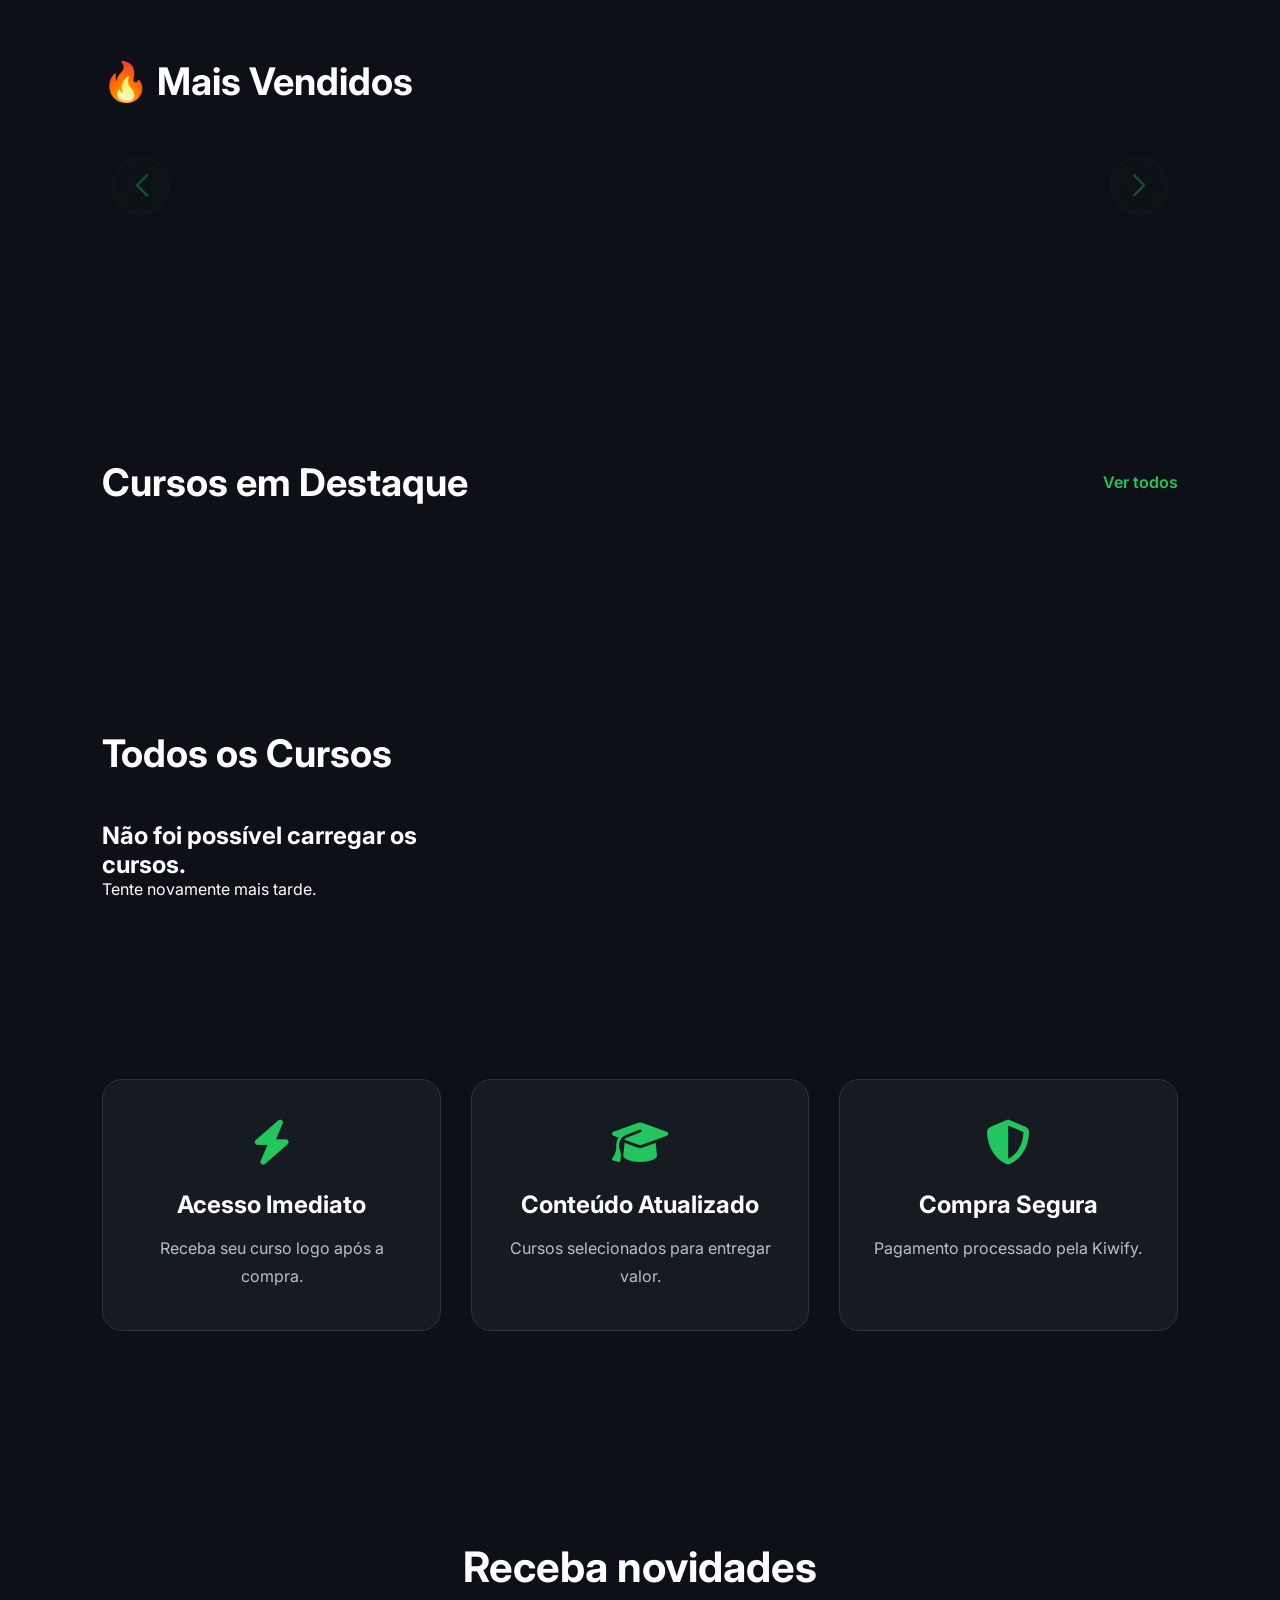
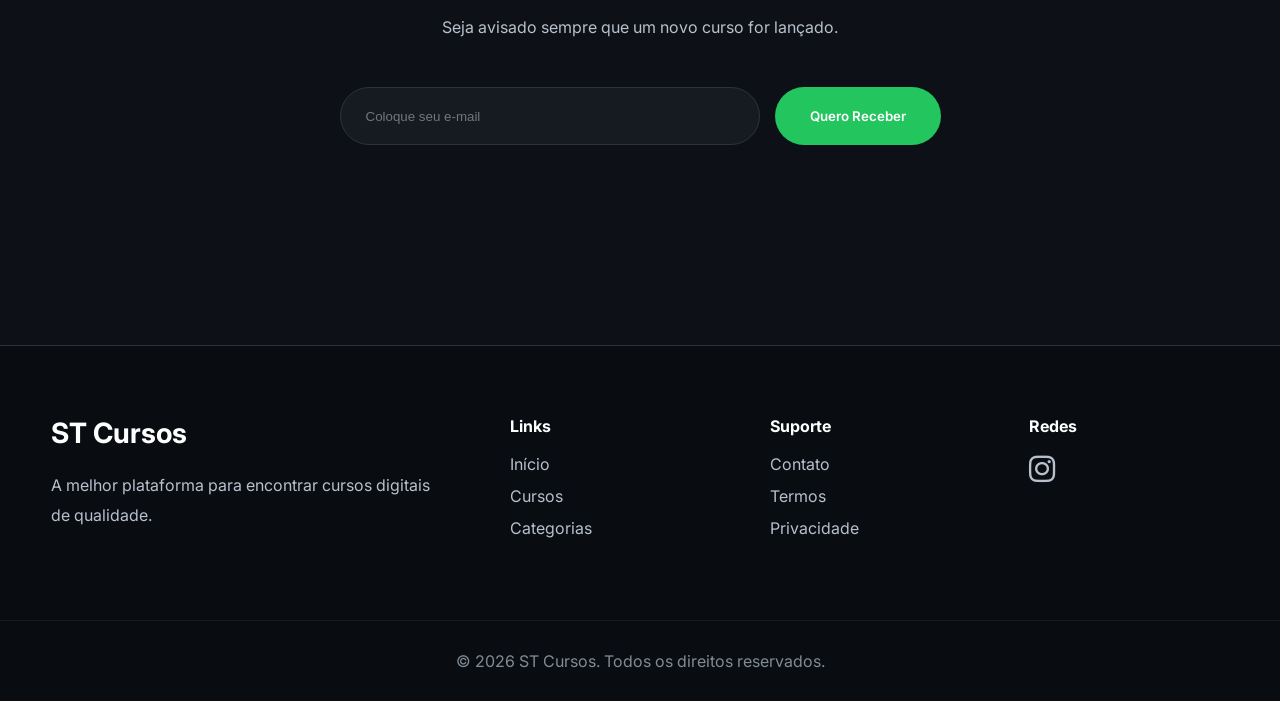
==== commit fa42f445: "atu em massa" ====
--- a/index.html
+++ b/index.html
@@ -158,6 +158,11 @@
                     <h3>Culinária</h3>
                 </div>
 
+                <div class="categoria">
+                    📚
+                    <h3>Educação</h3>
+                </div>
+
 
             </div>
 
@@ -165,7 +170,7 @@
 
         <!-- ================= MAIS VENDIDOS ================= -->
 
-        <section id="mais-vendidos">
+        <section id="mais-vendidos">    
 
             <div class="section-title">
 
--- a/style.css
+++ b/style.css
@@ -1610,29 +1610,30 @@
 =========================================================*/
 
 .swiper {
-
     width: 100%;
-    padding: 20px 8px 90px;
+    padding: 40px 8px 90px;
     overflow: hidden;
     box-sizing: border-box;
-
-}
-
-
+}
 
 .swiper-slide {
-
     display: flex;
     justify-content: center;
     height: auto;
-
 }
 
 .swiper-slide .card {
-
-    width: 100%;
-
-}
+    width: 340px;
+    margin-top: 60px;
+}
+
+@media (max-width: 650px) {
+    .swiper-slide .card {
+        width: 280px;
+        margin-top: 60px;
+    }
+}
+
 
 /*=========================
 SETAS
@@ -1680,7 +1681,7 @@
 
     transform: scale(1.12);
 
-    box-shadow: 0 0 30px rgba(34, 197, 94, .45);
+    box-shadow: 0 0 10px rgba(34, 197, 94, .45);
 
 }
 
@@ -1695,14 +1696,14 @@
 .swiper-button-prev {
 
     left: 10px;
-    top: 25px;
+    top: 30px;
 
 }
 
 .swiper-button-next {
 
     right: 10px;
-    top: 25px;
+    top: 30px;
 
 }
 
@@ -1799,6 +1800,4 @@
 
     font-size: 14px;
 
-}
-
-
+}
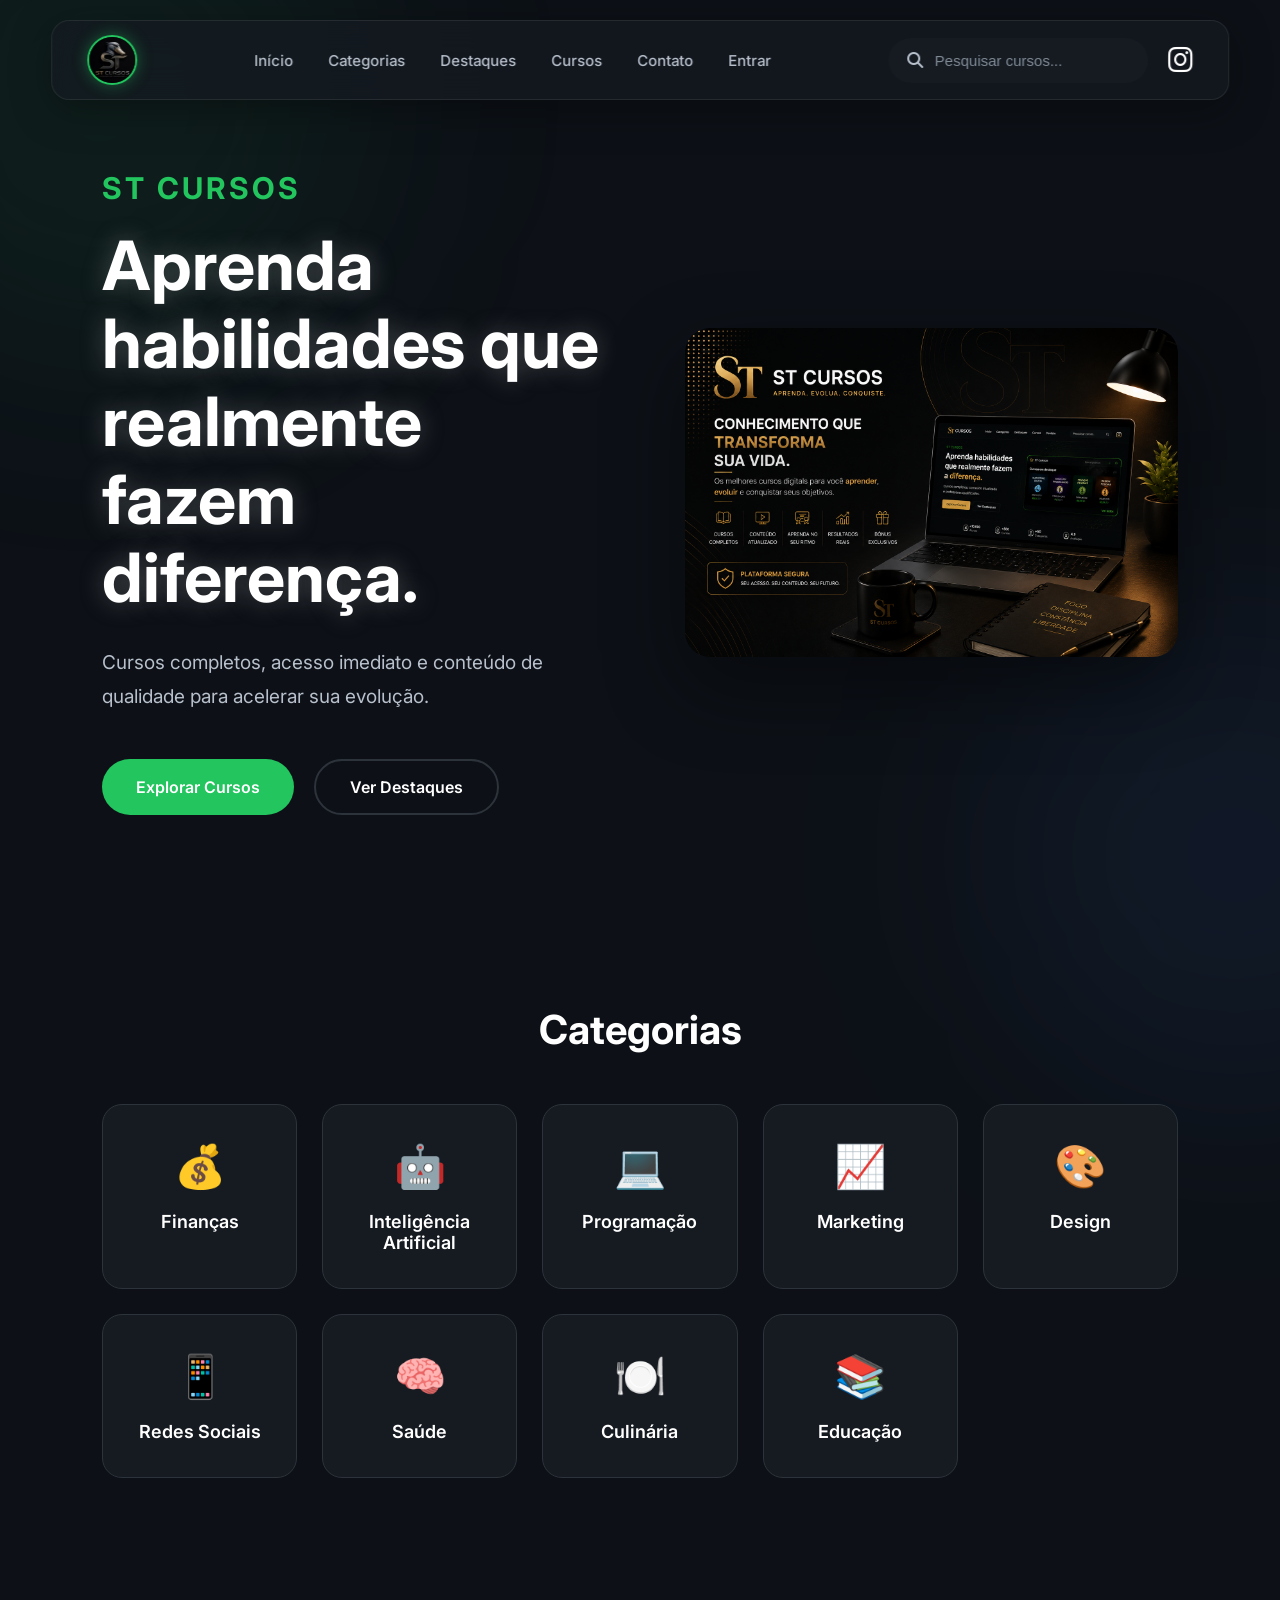
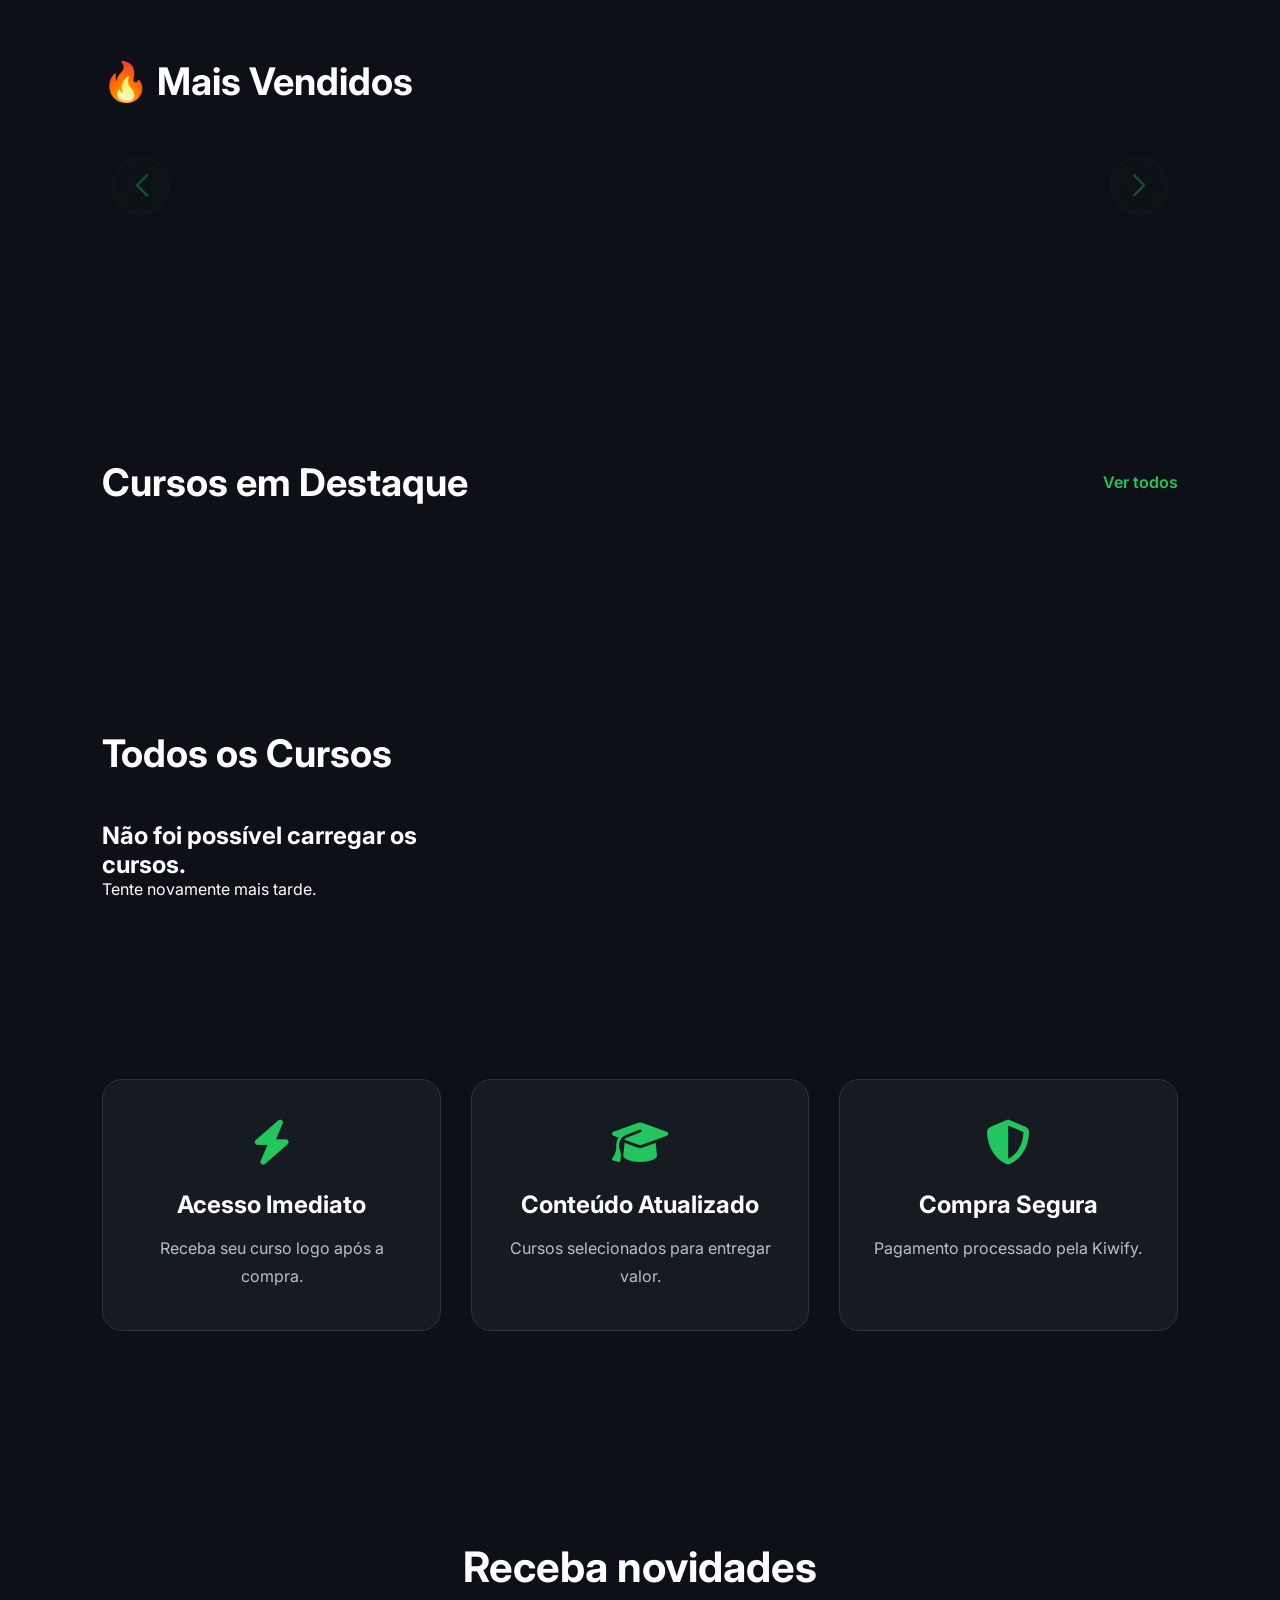
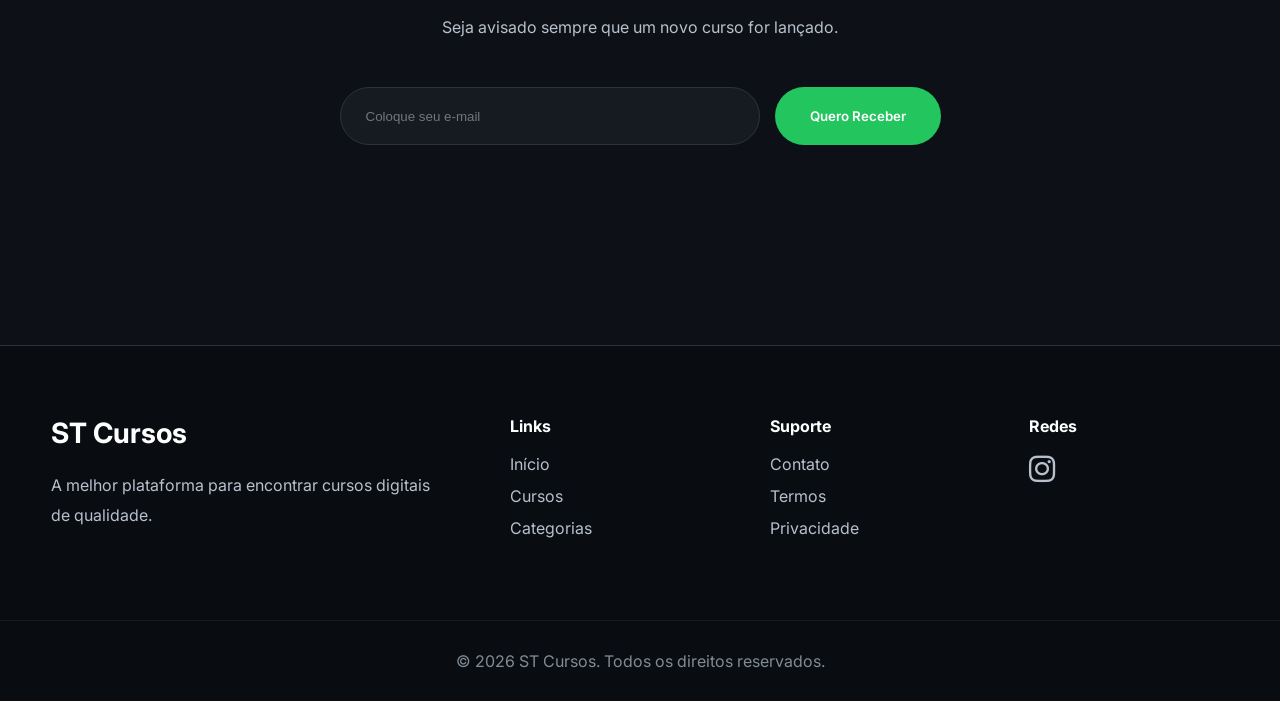
==== commit 0edd2f00: "html solto" ====
--- a/index.html
+++ b/index.html
@@ -24,7 +24,7 @@
     <!-- Font Awesome -->
     <link rel="stylesheet" href="https://cdnjs.cloudflare.com/ajax/libs/font-awesome/6.7.2/css/all.min.css">
     <link rel="stylesheet" href="https://cdn.jsdelivr.net/npm/swiper@11/swiper-bundle.min.css">
-    <link rel="stylesheet" href="style.css">
+    <link rel="stylesheet" href="principal/style.css">
 </head>
 
 <body id="topo">
@@ -44,6 +44,13 @@
             <a href="#destaques">Destaques</a>
             <a href="#cursos">Cursos</a>
             <a href="#contato">Contato</a>
+            <div id="areaUsuario">
+
+                <a href="login/login.html">
+                    Entrar
+                </a>
+
+            </div>
 
         </nav>
 
@@ -106,13 +113,13 @@
         </section>
 
 
-         <!-- ================= CATEGORIAS ================= -->
-
-    
-        
-
-
-         <section id="categorias">
+        <!-- ================= CATEGORIAS ================= -->
+
+
+
+
+
+        <section id="categorias">
 
             <h2>Categorias</h2>
 
@@ -170,7 +177,7 @@
 
         <!-- ================= MAIS VENDIDOS ================= -->
 
-        <section id="mais-vendidos">    
+        <section id="mais-vendidos">
 
             <div class="section-title">
 
@@ -357,7 +364,7 @@
     </footer>
 
     <script src="https://cdn.jsdelivr.net/npm/swiper@11/swiper-bundle.min.js"></script>
-    <script src="script.js"></script>
+    <script src="principal/script.js"></script>
 
 </body>
 
--- a/principal/style.css
+++ b/principal/style.css
@@ -0,0 +1,1847 @@
+/* ==========================================================
+   ST CURSOS
+   PARTE 1
+   Reset + Variáveis + Header + Hero
+========================================================== */
+
+* {
+    margin: 0;
+    padding: 0;
+    box-sizing: border-box;
+}
+
+html {
+    scroll-behavior: smooth;
+}
+
+body {
+
+    font-family: 'Inter', sans-serif;
+
+    background: #0d1117;
+
+    color: #fff;
+
+    overflow-x: hidden;
+
+}
+
+/* Scroll */
+
+::-webkit-scrollbar {
+
+    width: 10px;
+
+}
+
+::-webkit-scrollbar-track {
+
+    background: #0d1117;
+
+}
+
+::-webkit-scrollbar-thumb {
+
+    background: #2d333b;
+
+    border-radius: 20px;
+
+}
+
+::-webkit-scrollbar-thumb:hover {
+
+    background: #3d444d;
+
+}
+
+/* ========================================================== */
+
+:root {
+
+    --bg: #0d1117;
+
+    --card: #161b22;
+
+    --card2: #1c2128;
+
+    --primary: #22c55e;
+
+    --primaryHover: #18a34a;
+
+    --white: #ffffff;
+
+    --gray: #b8c0cc;
+
+    --border: #2d333b;
+
+    --shadow: 0 10px 40px rgba(0, 0, 0, .35);
+
+    --radius: 18px;
+
+}
+
+/* ========================================================== */
+
+a {
+
+    color: inherit;
+
+    text-decoration: none;
+
+}
+
+button {
+
+    cursor: pointer;
+
+    font-family: inherit;
+
+}
+
+img {
+
+    display: block;
+
+    max-width: 100%;
+
+}
+
+/* ==========================================================
+HEADER
+========================================================== */
+
+header {
+
+    position: fixed;
+
+    top: 20px;
+
+    left: 50%;
+
+    transform: translateX(-50%);
+
+    width: 92%;
+
+    max-width: 1400px;
+
+    height: 80px;
+
+    display: flex;
+
+    justify-content: space-between;
+
+    align-items: center;
+
+    padding: 0 35px;
+
+    background: rgba(22, 27, 34, .72);
+
+    backdrop-filter: blur(20px);
+
+    border: 1px solid rgba(255, 255, 255, .08);
+
+    border-radius: 18px;
+
+    z-index: 999;
+
+    box-shadow: var(--shadow);
+    
+
+}
+
+#areaUsuario {
+
+    display: flex;
+
+    align-items: center;
+
+}
+
+.usuario-logado {
+
+    display: flex;
+
+    align-items: center;
+
+    gap: 10px;
+
+    cursor: pointer;
+
+    color: white;
+
+    font-weight: 600;
+
+}
+
+
+.usuario-logado img {
+
+    width: 42px;
+
+    height: 42px;
+
+    border-radius: 50%;
+
+    object-fit: cover;
+
+    border: 2px solid #22c55e;
+
+}
+
+/* ========================================================== */
+
+.logo {
+
+    display: flex;
+    align-items: center;
+
+}
+
+.logo img {
+
+    width: 50px;
+    height: 50px;
+
+    border-radius: 50%;
+
+    object-fit: cover;
+
+    border: 2px solid #22c55e;
+
+    box-shadow: 0 0 15px rgba(34, 197, 94, .4);
+
+
+
+}
+
+/* ========================================================== */
+
+nav {
+
+    display: flex;
+
+    gap: 35px;
+
+}
+
+nav a {
+
+    color: var(--gray);
+
+    font-size: 15px;
+
+    font-weight: 500;
+
+    transition: .3s;
+
+    position: relative;
+
+    display: flex;
+
+    align-items: center;
+
+}
+
+nav a:hover {
+
+    color: white;
+
+}
+
+nav a::after {
+
+    content: "";
+
+    position: absolute;
+
+    bottom: -8px;
+
+    left: 0;
+
+    width: 0%;
+
+    height: 2px;
+
+    background: var(--primary);
+
+    transition: .35s;
+
+}
+
+nav a:hover::after {
+
+    width: 100%;
+
+}
+
+/* ========================================================== */
+
+.header-right {
+
+    display: flex;
+
+    align-items: center;
+
+    gap: 20px;
+
+}
+
+/* ========================================================== */
+
+.search-box {
+
+    width: 260px;
+
+    height: 45px;
+
+    display: flex;
+
+    align-items: center;
+
+    gap: 12px;
+
+    padding: 0 18px;
+
+    background: var(--card);
+
+    border-radius: 40px;
+
+    border: 1px solid transparent;
+
+    transition: .3s;
+
+}
+
+.search-box:hover {
+
+    border: 1px solid var(--primary);
+
+}
+
+.search-box i {
+
+    color: var(--gray);
+
+}
+
+.search-box input {
+
+    width: 100%;
+
+    background: none;
+
+    border: none;
+
+    outline: none;
+
+    color: white;
+
+    font-size: 15px;
+
+}
+
+.search-box input::placeholder {
+
+    color: #808b96;
+
+}
+
+/* ========================================================== */
+
+.header-right .fa-instagram {
+
+    font-size: 28px;
+
+    color: white;
+
+    transition: .3s;
+
+}
+
+.header-right .fa-instagram:hover {
+
+    color: #E4405F;
+
+    transform: scale(1.15);
+
+}
+
+/* ==========================================================
+HERO
+========================================================== */
+
+.hero {
+
+    min-height: 100vh;
+
+    width: 100%;
+
+    display: flex;
+
+    justify-content: space-between;
+
+    align-items: center;
+
+    gap: 70px;
+
+    padding: 170px 8% 100px;
+
+}
+
+/* ========================================================== */
+
+.hero-content {
+
+    width: 50%;
+
+}
+
+.hero-content span {
+
+    color: var(--primary);
+
+    font-size: 30px;
+
+    letter-spacing: 3px;
+
+    font-weight: 700;
+
+}
+
+.hero-content h1 {
+
+    font-size: 68px;
+
+    line-height: 78px;
+
+    margin-top: 20px;
+
+    text-shadow: 0 0 25px rgba(156, 156, 156, 0.4);
+
+}
+
+.hero-content p {
+
+    margin-top: 30px;
+
+    font-size: 19px;
+
+    color: var(--gray);
+
+    line-height: 34px;
+
+    max-width: 650px;
+
+}
+
+/* ========================================================== */
+
+.hero-buttons {
+
+    display: flex;
+
+    gap: 20px;
+
+    margin-top: 45px;
+
+}
+
+.hero-buttons button {
+
+    padding: 16px 34px;
+
+    border: none;
+
+    border-radius: 50px;
+
+    font-size: 16px;
+
+    font-weight: 600;
+
+    transition: .3s;
+
+}
+
+/* botão principal */
+
+.hero-buttons button:first-child {
+
+    background: var(--primary);
+
+    color: white;
+
+}
+
+.hero-buttons button:first-child:hover {
+
+    background: var(--primaryHover);
+
+    transform: translateY(-4px);
+
+    box-shadow: 0 15px 30px rgba(34, 197, 94, .3);
+
+}
+
+/* botão secundário */
+
+.secondary {
+
+    background: transparent;
+
+    color: white;
+
+    border: 2px solid var(--border) !important;
+
+}
+
+.secondary:hover {
+
+    border-color: var(--primary) !important;
+
+    transform: translateY(-4px);
+
+}
+
+/* ========================================================== */
+
+.hero-image {
+
+    width: 48%;
+
+    display: flex;
+
+    justify-content: center;
+
+}
+
+.hero-image img {
+
+    width: 100%;
+
+    max-width: 620px;
+
+    border-radius: 25px;
+
+    box-shadow: 0 30px 80px rgba(0, 0, 0, .45);
+
+}
+
+/* ==========================================================
+RESPONSIVO
+========================================================== */
+
+@media(max-width:1100px) {
+
+    nav {
+
+        display: none;
+
+    }
+
+}
+
+@media(max-width:950px) {
+
+    .hero {
+
+        flex-direction: column;
+
+        text-align: center;
+
+        padding-top: 150px;
+
+    }
+
+    .hero-content {
+
+        width: 100%;
+
+    }
+
+    .hero-image {
+
+        width: 100%;
+
+    }
+
+    .hero-buttons {
+
+        justify-content: center;
+
+    }
+
+    .hero-content h1 {
+
+        font-size: 48px;
+
+        line-height: 58px;
+
+    }
+
+}
+
+@media(max-width:650px) {
+
+    header {
+
+        height: 70px;
+
+        padding: 0 20px;
+
+    }
+
+    .search-box {
+
+        display: none;
+
+    }
+
+    .hero-content h1 {
+
+        font-size: 36px;
+
+        line-height: 45px;
+
+    }
+
+    .hero-content p {
+
+        font-size: 16px;
+
+        line-height: 28px;
+
+    }
+
+    .hero-buttons {
+
+        flex-direction: column;
+
+    }
+
+    .hero-buttons button {
+
+        width: 100%;
+
+    }
+
+}
+
+/*=========================================================
+SECTION TITLE
+=========================================================*/
+
+section {
+    width: 100%;
+    padding: 90px 8%;
+}
+
+.section-title {
+
+    display: flex;
+    justify-content: space-between;
+    align-items: center;
+
+    margin-bottom: 45px;
+
+}
+
+.section-title h2 {
+
+    font-size: 38px;
+    font-weight: 700;
+
+}
+
+.section-title a {
+
+    color: var(--primary);
+    font-weight: 600;
+    transition: .3s;
+
+}
+
+.section-title a:hover {
+
+    letter-spacing: 1px;
+
+}
+
+/*=========================================================
+CATEGORIAS
+=========================================================*/
+
+#categorias h2 {
+
+    text-align: center;
+    font-size: 40px;
+    margin-bottom: 50px;
+
+}
+
+.categorias-grid {
+
+    display: grid;
+
+    grid-template-columns: repeat(auto-fit, minmax(180px, 1fr));
+
+    gap: 25px;
+
+}
+
+.categoria {
+
+    background: var(--card);
+
+    border: 1px solid var(--border);
+
+    border-radius: 20px;
+
+    padding: 35px 20px;
+
+    text-align: center;
+
+    cursor: pointer;
+
+    transition: .35s;
+
+}
+
+.categoria:hover {
+
+    transform: translateY(-10px);
+
+    border-color: var(--primary);
+
+    box-shadow: 0 20px 40px rgba(0, 0, 0, .35);
+
+}
+
+.categoria {
+
+    font-size: 42px;
+
+}
+
+.categoria h3 {
+
+    margin-top: 20px;
+
+    font-size: 18px;
+
+    font-weight: 600;
+
+}
+
+/*=========================================================
+GRID DOS CURSOS
+=========================================================*/
+
+.cards,
+#container-cursos {
+
+    display: grid;
+
+    grid-template-columns: repeat(auto-fill, minmax(280px, 1fr));
+
+    gap: 35px;
+
+}
+
+/*=========================================================
+CARD
+=========================================================*/
+
+.card {
+
+    background: var(--card);
+
+    border-radius: 20px;
+
+    overflow: hidden;
+
+    border: 1px solid var(--border);
+
+    transition: .35s;
+
+    position: relative;
+
+    display: flex;
+
+    flex-direction: column;
+
+}
+
+.card:hover {
+
+    transform: translateY(-10px);
+
+    border-color: var(--primary);
+
+    box-shadow: 0 25px 60px rgba(0, 0, 0, .45);
+
+}
+
+/* imagem */
+
+.card-image {
+
+    position: relative;
+
+    overflow: hidden;
+
+}
+
+.card-image img {
+
+    width: 100%;
+
+    height: 220px;
+
+    object-fit: cover;
+
+    transition: .5s;
+
+}
+
+.card-overlay {
+
+    position: absolute;
+
+    inset: 0;
+
+    background: linear-gradient(to top,
+            rgba(13, 17, 23, .95),
+            rgba(13, 17, 23, .15),
+            transparent);
+
+    opacity: .65;
+
+    transition: .35s;
+
+}
+
+/* conteúdo */
+
+.card-content {
+
+    padding: 22px;
+
+}
+
+.card-category {
+
+    color: var(--primary);
+
+    font-size: 14px;
+
+    font-weight: 600;
+
+    margin-bottom: 12px;
+
+}
+
+.card-title {
+
+    font-size: 22px;
+
+    font-weight: 700;
+
+    margin-bottom: 15px;
+
+    line-height: 1.4;
+
+}
+
+.card-description {
+
+    color: var(--gray);
+
+    line-height: 28px;
+
+    font-size: 15px;
+
+    margin-bottom: 20px;
+
+}
+
+.card-price {
+
+    font-size: 28px;
+
+    font-weight: 700;
+
+    margin-bottom: 20px;
+
+}
+
+.card button {
+
+    width: 100%;
+
+    height: 50px;
+
+    border: none;
+
+    border-radius: 12px;
+
+    background: var(--primary);
+
+    color: white;
+
+    font-size: 16px;
+
+    font-weight: 600;
+
+    transition: .3s;
+
+}
+
+.card button:hover {
+
+    background: var(--primaryHover);
+
+}
+
+/*=========================================================
+EFEITO DA IMAGEM
+=========================================================*/
+
+.card {
+
+    overflow: hidden;
+
+}
+
+.card img {
+
+    transition: .5s;
+
+}
+
+.card:hover .card-image img {
+
+    transform: scale(1.08);
+
+}
+
+.card:hover .card-overlay {
+
+    opacity: .9;
+
+}
+
+/*=========================================================
+BADGE
+=========================================================*/
+
+.badge {
+
+    position: absolute;
+
+    top: 18px;
+
+    left: 18px;
+
+    background: var(--primary);
+
+    color: white;
+
+    padding: 8px 15px;
+
+    border-radius: 30px;
+
+    font-size: 13px;
+
+    font-weight: 700;
+
+}
+
+/*=========================================================
+AVALIAÇÃO
+=========================================================*/
+
+.rating {
+
+    display: flex;
+
+    align-items: center;
+
+    gap: 6px;
+
+    color: #FFD43B;
+
+    margin-bottom: 18px;
+
+}
+
+.rating span {
+
+    color: var(--gray);
+
+    font-size: 14px;
+
+}
+
+/*=========================================================
+RESPONSIVO
+=========================================================*/
+
+@media(max-width:700px) {
+
+    .section-title {
+
+        flex-direction: column;
+
+        gap: 15px;
+
+        text-align: center;
+
+    }
+
+    #categorias h2 {
+
+        font-size: 32px;
+
+    }
+
+}
+
+/* ==========================================================
+   BENEFÍCIOS
+========================================================== */
+
+.beneficios {
+
+    display: grid;
+    grid-template-columns: repeat(auto-fit, minmax(280px, 1fr));
+    gap: 30px;
+
+}
+
+.beneficio {
+
+    background: var(--card);
+
+    border: 1px solid var(--border);
+
+    border-radius: 20px;
+
+    padding: 40px 30px;
+
+    text-align: center;
+
+    transition: .35s;
+
+}
+
+.beneficio:hover {
+
+    transform: translateY(-10px);
+
+    border-color: var(--primary);
+
+    box-shadow: 0 20px 40px rgba(0, 0, 0, .35);
+
+}
+
+.beneficio i {
+
+    font-size: 45px;
+
+    color: var(--primary);
+
+    margin-bottom: 25px;
+
+}
+
+.beneficio h3 {
+
+    font-size: 24px;
+
+    margin-bottom: 15px;
+
+}
+
+.beneficio p {
+
+    color: var(--gray);
+
+    line-height: 28px;
+
+}
+
+/* ==========================================================
+NEWSLETTER
+========================================================== */
+
+.newsletter {
+
+    text-align: center;
+
+    padding: 120px 8%;
+
+}
+
+.newsletter h2 {
+
+    font-size: 42px;
+
+    margin-bottom: 20px;
+
+}
+
+.newsletter p {
+
+    color: var(--gray);
+
+    max-width: 650px;
+
+    margin: auto;
+
+    line-height: 30px;
+
+}
+
+.newsletter form {
+
+    margin-top: 45px;
+
+    display: flex;
+
+    justify-content: center;
+
+    gap: 15px;
+
+    flex-wrap: wrap;
+
+}
+
+.newsletter input {
+
+    width: 420px;
+
+    max-width: 100%;
+
+    height: 58px;
+
+    border: none;
+
+    outline: none;
+
+    background: var(--card);
+
+    color: white;
+
+    border-radius: 50px;
+
+    padding: 0 25px;
+
+    border: 1px solid var(--border);
+
+}
+
+.newsletter input:focus {
+
+    border-color: var(--primary);
+
+}
+
+.newsletter button {
+
+    height: 58px;
+
+    padding: 0 35px;
+
+    border: none;
+
+    border-radius: 50px;
+
+    background: var(--primary);
+
+    color: white;
+
+    font-weight: 600;
+
+    transition: .3s;
+
+}
+
+.newsletter button:hover {
+
+    background: var(--primaryHover);
+
+    transform: translateY(-3px);
+
+}
+
+/* ==========================================================
+FOOTER
+========================================================== */
+
+footer {
+
+    margin-top: 80px;
+
+    background: #090d12;
+
+    border-top: 1px solid var(--border);
+
+}
+
+.footer-top {
+
+    width: 92%;
+
+    max-width: 1400px;
+
+    margin: auto;
+
+    display: grid;
+
+    grid-template-columns: 2fr 1fr 1fr 1fr;
+
+    gap: 60px;
+
+    padding: 70px 0;
+
+}
+
+.footer-top h3 {
+
+    font-size: 28px;
+
+    margin-bottom: 20px;
+
+}
+
+.footer-top h4 {
+
+    margin-bottom: 18px;
+
+}
+
+.footer-top p {
+
+    color: var(--gray);
+
+    line-height: 30px;
+
+}
+
+.footer-top a {
+
+    display: block;
+
+    color: var(--gray);
+
+    margin-bottom: 12px;
+
+    transition: .3s;
+
+}
+
+.footer-top a:hover {
+
+    color: var(--primary);
+
+    transform: translateX(5px);
+
+}
+
+.footer-top .fa-instagram {
+
+    font-size: 30px;
+
+}
+
+.footer-bottom {
+
+    text-align: center;
+
+    padding: 30px;
+
+    border-top: 1px solid rgba(255, 255, 255, .05);
+
+}
+
+.footer-bottom p {
+
+    color: #808b96;
+
+}
+
+/* ==========================================================
+ANIMAÇÕES
+========================================================== */
+
+.hero-content {
+
+    animation: fadeLeft 1s ease;
+
+}
+
+.hero-image {
+
+    animation: fadeRight 1s ease;
+
+}
+
+@keyframes fadeLeft {
+
+    from {
+
+        opacity: 0;
+
+        transform: translateX(-60px);
+
+    }
+
+    to {
+
+        opacity: 1;
+
+        transform: translateX(0);
+
+    }
+
+}
+
+@keyframes fadeRight {
+
+    from {
+
+        opacity: 0;
+
+        transform: translateX(60px);
+
+    }
+
+    to {
+
+        opacity: 1;
+
+        transform: translateX(0);
+
+    }
+
+}
+
+.card {
+
+    animation: cardAppear .6s ease;
+
+}
+
+@keyframes cardAppear {
+
+    from {
+
+        opacity: 0;
+
+        transform: translateY(40px);
+
+    }
+
+    to {
+
+        opacity: 1;
+
+        transform: translateY(0);
+
+    }
+
+}
+
+/* ==========================================================
+SELEÇÃO DE TEXTO
+========================================================== */
+
+::selection {
+
+    background: var(--primary);
+
+    color: white;
+
+}
+
+/* ==========================================================
+FUNDO DECORATIVO
+========================================================== */
+
+body::before {
+
+    content: "";
+
+    position: fixed;
+
+    width: 500px;
+
+    height: 500px;
+
+    border-radius: 50%;
+
+    background: #22c55e15;
+
+    filter: blur(120px);
+
+    top: -150px;
+
+    left: -150px;
+
+    z-index: -1;
+
+}
+
+body::after {
+
+    content: "";
+
+    position: fixed;
+
+    width: 450px;
+
+    height: 450px;
+
+    border-radius: 50%;
+
+    background: #3b82f615;
+
+    filter: blur(120px);
+
+    bottom: -180px;
+
+    right: -180px;
+
+    z-index: -1;
+
+}
+
+/* ==========================================================
+RESPONSIVO
+========================================================== */
+
+@media(max-width:1000px) {
+
+    .footer-top {
+
+        grid-template-columns: 1fr 1fr;
+
+    }
+
+}
+
+@media(max-width:700px) {
+
+    .footer-top {
+
+        grid-template-columns: 1fr;
+
+        text-align: center;
+
+    }
+
+    .newsletter h2 {
+
+        font-size: 32px;
+
+    }
+
+    .newsletter form {
+
+        flex-direction: column;
+
+        align-items: center;
+
+    }
+
+    .newsletter button {
+
+        width: 100%;
+
+        max-width: 420px;
+
+    }
+
+}
+
+
+/*==========================
+PESQUISA STEAM
+==========================*/
+
+.search-box {
+
+    position: relative;
+
+}
+
+#search-results {
+
+    position: absolute;
+
+    top: 110%;
+
+    left: 0;
+
+    width: 100%;
+
+    background: #171717;
+
+    border: 1px solid #2c2c2c;
+
+    border-radius: 12px;
+
+    overflow: hidden;
+
+    display: none;
+
+    z-index: 999;
+
+    box-shadow: 0 15px 40px rgba(0, 0, 0, .45);
+
+}
+
+.search-item {
+
+    display: flex;
+
+    gap: 15px;
+
+    padding: 12px;
+
+    cursor: pointer;
+
+    transition: .25s;
+
+}
+
+.search-item:hover {
+
+    background: #222;
+
+}
+
+.search-item img {
+
+    width: 70px;
+
+    height: 70px;
+
+    object-fit: cover;
+
+    border-radius: 8px;
+
+}
+
+.search-info {
+
+    flex: 1;
+
+}
+
+.search-info h4 {
+
+    color: white;
+
+    margin-bottom: 5px;
+
+    font-size: 15px;
+
+}
+
+.search-info p {
+
+    color: #8b8b8b;
+
+    font-size: 13px;
+
+}
+
+.search-price {
+
+    color: #22c55e;
+
+    font-weight: bold;
+
+    margin-top: 6px;
+
+}
+
+/* Toast */
+
+.toast {
+
+    position: fixed;
+
+    left: 50%;
+
+    bottom: 40px;
+
+    transform: translateX(-50%) translateY(30px);
+
+    background: #22c55e;
+
+    color: #fff;
+
+    padding: 14px 22px;
+
+    border-radius: 12px;
+
+    font-weight: 600;
+
+    opacity: 0;
+
+    transition: .3s;
+
+    z-index: 99999;
+
+}
+
+.toast.show {
+
+    opacity: 1;
+
+    transform: translateX(-50%) translateY(0);
+
+}
+
+/* Voltar ao topo */
+
+.voltar-topo {
+
+    position: fixed;
+
+    right: 30px;
+
+    bottom: 30px;
+
+    width: 55px;
+
+    height: 55px;
+
+    border: none;
+
+    border-radius: 50%;
+
+    background: #22c55e;
+
+    color: #fff;
+
+    font-size: 24px;
+
+    cursor: pointer;
+
+    opacity: 0;
+
+    pointer-events: none;
+
+    transition: .3s;
+
+    box-shadow: 0 10px 30px rgba(0, 0, 0, .3);
+
+}
+
+.voltar-topo:hover {
+
+    transform: translateY(-5px);
+
+    background: #18a34a;
+
+}
+
+/*=========================================================
+SWIPER / CARROSSEL PREMIUM
+=========================================================*/
+
+.swiper {
+    width: 100%;
+    padding: 40px 8px 90px;
+    overflow: hidden;
+    box-sizing: border-box;
+}
+
+.swiper-slide {
+    display: flex;
+    justify-content: center;
+    height: auto;
+}
+
+.swiper-slide .card {
+    width: 340px;
+    margin-top: 60px;
+}
+
+@media (max-width: 650px) {
+    .swiper-slide .card {
+        width: 280px;
+        margin-top: 60px;
+    }
+}
+
+
+/*=========================
+SETAS
+=========================*/
+
+.swiper-button-next,
+.swiper-button-prev {
+
+    width: 58px;
+    height: 58px;
+
+    border-radius: 50%;
+
+    background: rgba(18, 22, 28, .82);
+
+    backdrop-filter: blur(12px);
+
+    border: 1px solid rgba(255, 255, 255, .08);
+
+    color: #22c55e;
+
+    box-shadow: 0 15px 35px rgba(0, 0, 0, .35);
+
+    transition: .35s;
+
+    opacity: .35;
+
+    top: -2.36%;
+
+}
+
+.swiper:hover .swiper-button-next,
+.swiper:hover .swiper-button-prev {
+
+    opacity: 1;
+
+}
+
+.swiper-button-next:hover,
+.swiper-button-prev:hover {
+
+    background: #22c55e;
+
+    color: #fff;
+
+    transform: scale(1.12);
+
+    box-shadow: 0 0 10px rgba(34, 197, 94, .45);
+
+}
+
+.swiper-button-next::after,
+.swiper-button-prev::after {
+
+    font-size: 22px;
+    font-weight: 700;
+
+}
+
+.swiper-button-prev {
+
+    left: 10px;
+    top: 30px;
+
+}
+
+.swiper-button-next {
+
+    right: 10px;
+    top: 30px;
+
+}
+
+/*=========================
+PAGINAÇÃO
+=========================*/
+
+.swiper-pagination {
+
+    bottom: 10px !important;
+
+}
+
+.swiper-pagination-bullet {
+
+    width: 10px;
+    height: 10px;
+
+    background: #5d6772;
+
+    opacity: 1;
+
+    transition: .3s;
+
+}
+
+.swiper-pagination-bullet-active {
+
+    width: 28px;
+
+    border-radius: 20px;
+
+    background: #22c55e;
+
+}
+
+/*=========================
+CURSOR
+=========================*/
+
+
+.swiper:active {
+
+    cursor: grabbing;
+
+}
+
+
+/*=========================
+FEATURES DO CARD
+=========================*/
+
+.card-features {
+
+    display: flex;
+
+    flex-direction: column;
+
+    gap: 8px;
+
+    margin-bottom: 18px;
+
+}
+
+.card-features span {
+
+    color: #b8c0cc;
+
+    font-size: 14px;
+
+}
+
+/*=========================
+RATING
+=========================*/
+
+.rating {
+
+    display: flex;
+
+    align-items: center;
+
+    gap: 8px;
+
+    margin: 14px 0;
+
+    font-size: 15px;
+
+}
+
+.rating span {
+
+    color: #b8c0cc;
+
+    font-size: 14px;
+
+}
